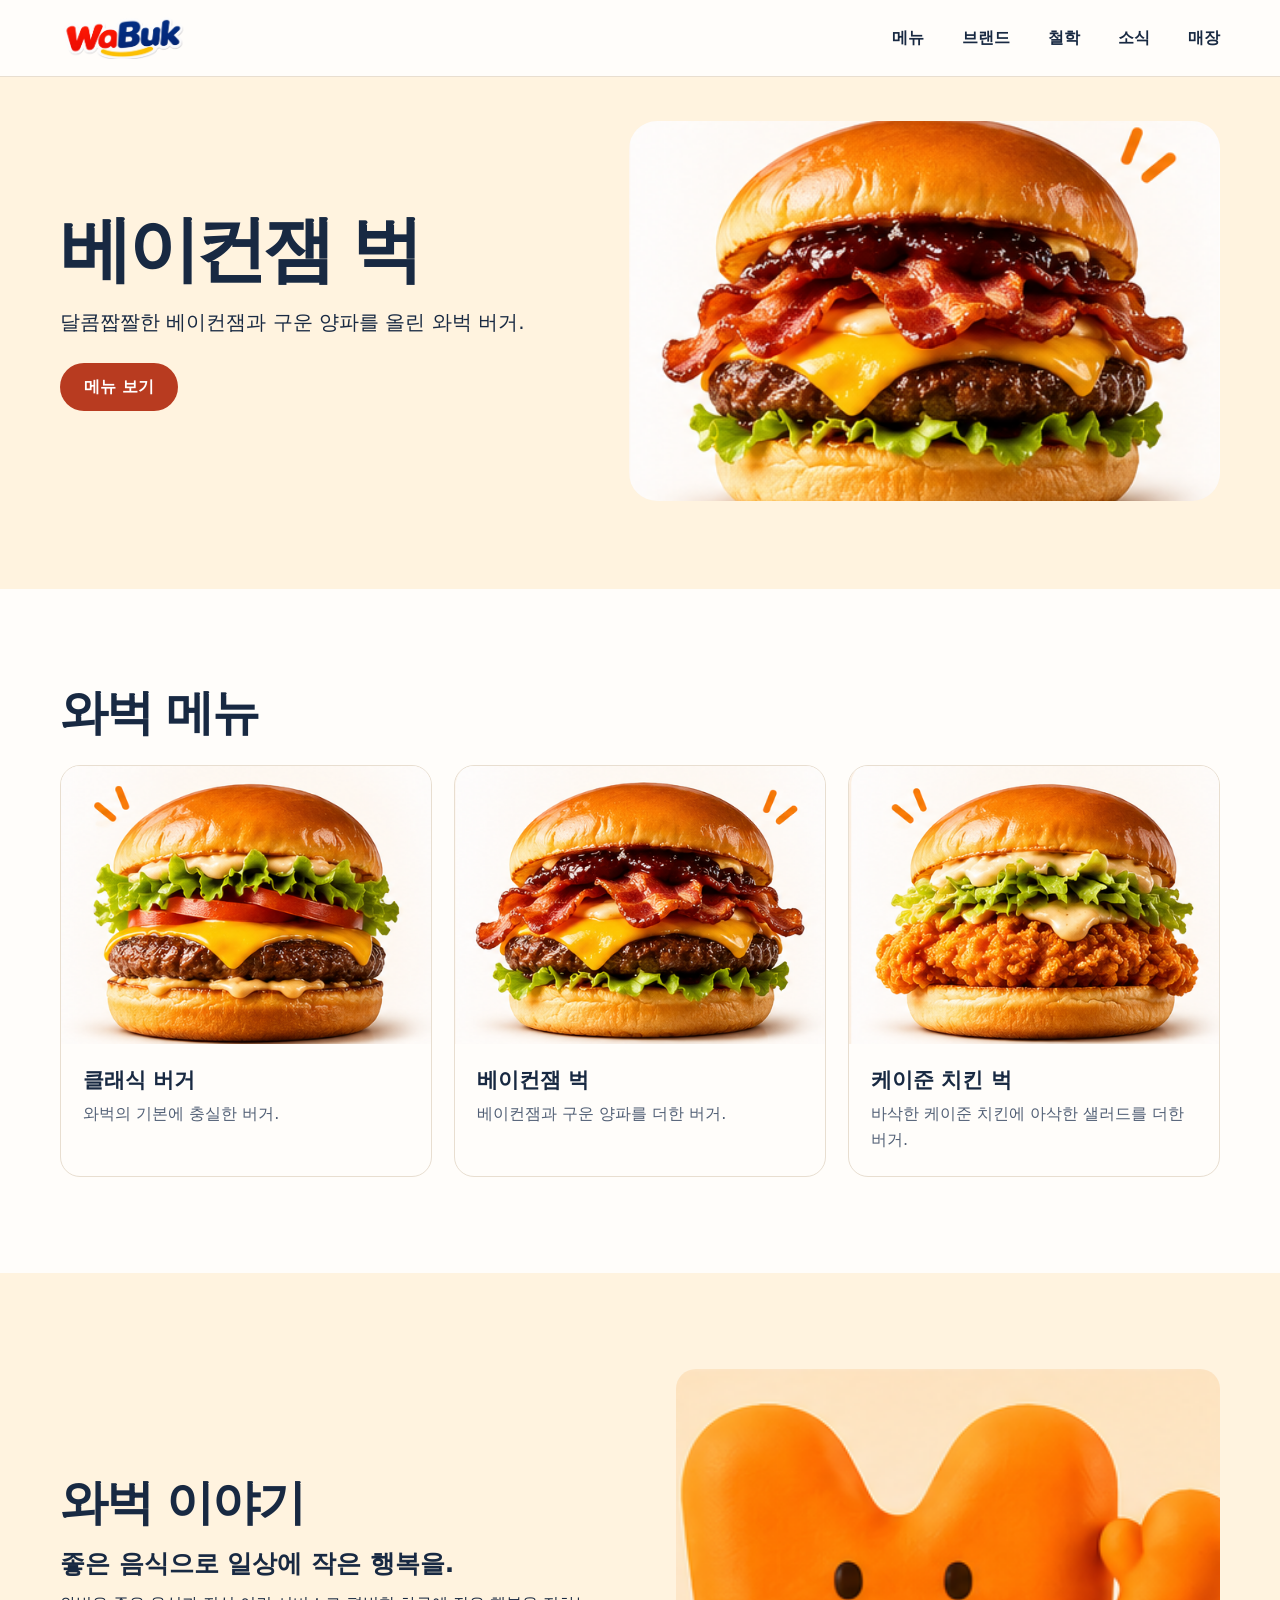
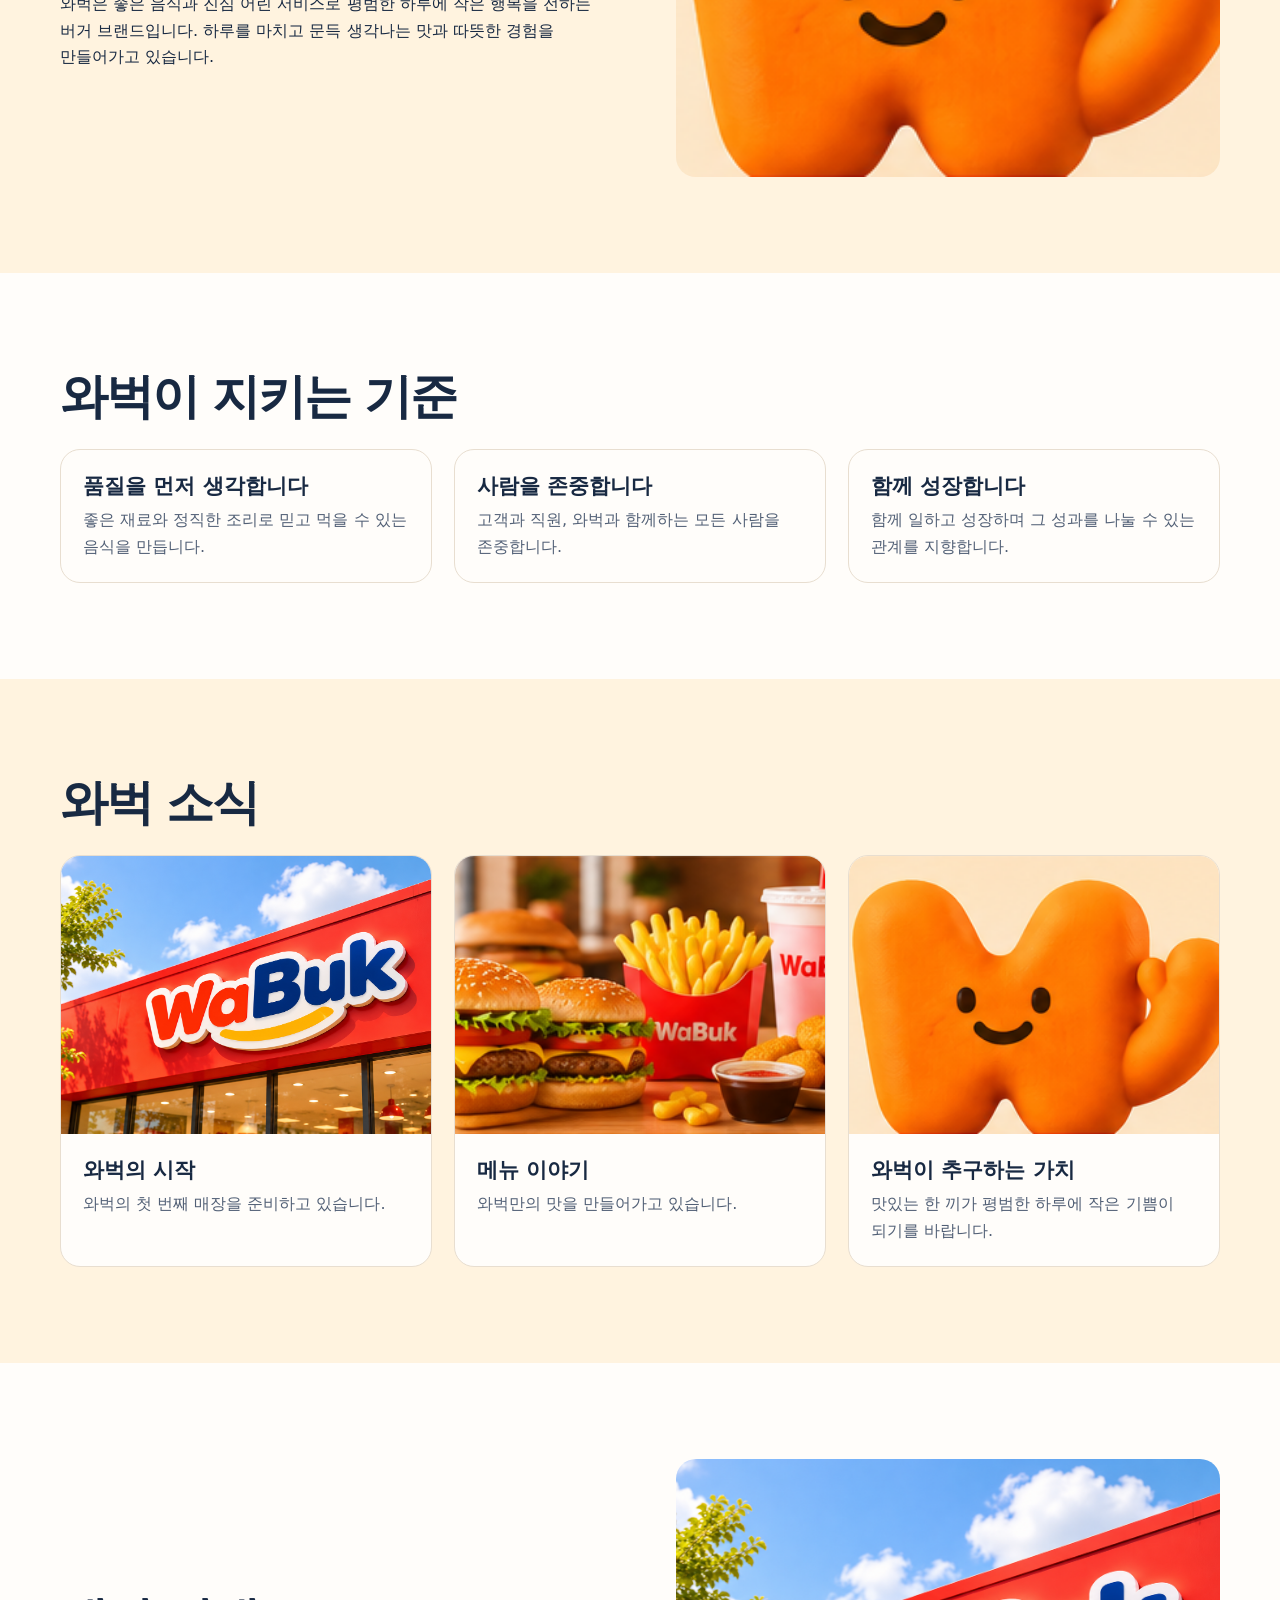
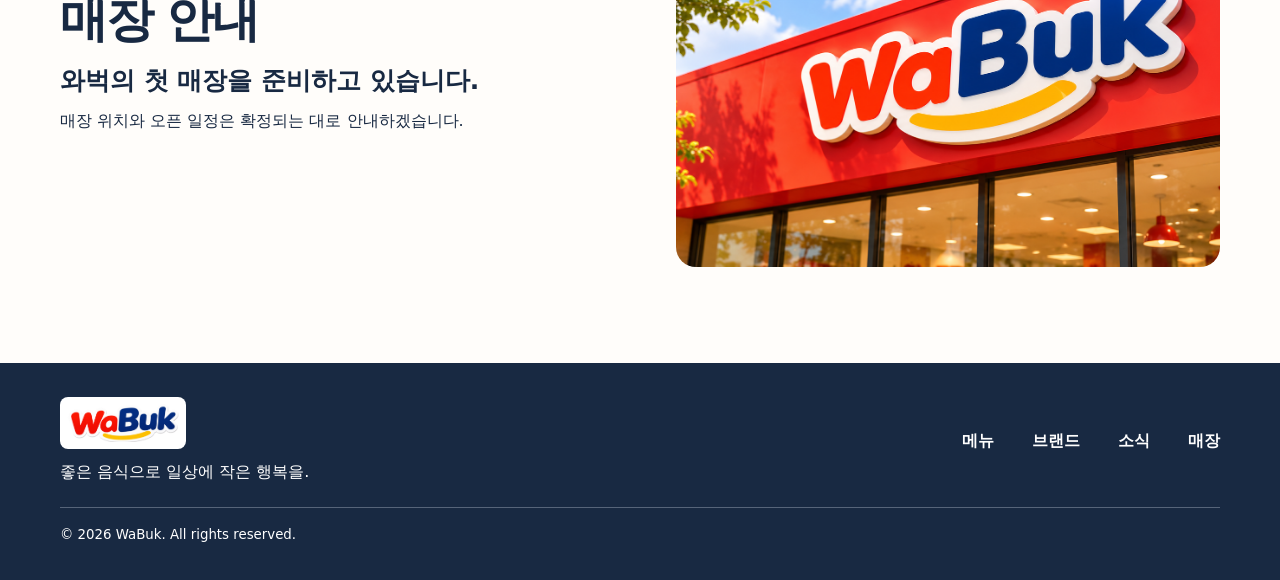
==== index.html @ 3a5054ea "Update index.html" ====
<!DOCTYPE html>
<html lang="ko">
<head>
  <meta charset="UTF-8">
  <meta name="viewport" content="width=device-width, initial-scale=1">
  <meta name="description" content="좋은 음식으로 일상에 작은 행복을 전하는 버거 브랜드 WaBuk.">
  <title>WaBuk | 공식 홈페이지</title>
  <link rel="stylesheet" href="css/style.css">
</head>
<body>
  <header class="site-header">
    <div class="container header-inner">
      <a class="logo" href="#home" aria-label="WaBuk 홈">
        <img src="wabuk-logo.png" alt="WaBuk">
      </a>

      <button class="nav-toggle" type="button" aria-expanded="false"
              aria-controls="main-nav" hidden>
        메뉴
      </button>

      <nav class="site-nav" id="main-nav" aria-label="주 메뉴">
        <a href="#menu">메뉴</a>
        <a href="#brand">브랜드</a>
        <a href="#philosophy">철학</a>
        <a href="#news">소식</a>
        <a href="#store">매장</a>
      </nav>
    </div>
  </header>

  <main id="home">
    <!-- 메인 배너: 각 article 안에서 사진, 문구, 버튼을 바꿀 수 있습니다. -->
    <section class="hero" aria-label="메인 배너">
      <article class="hero-slide hero-slide--burger">
        <div class="container hero-inner">
          <div class="hero-copy">
            <h1>베이컨잼 벅</h1>
            <p>달콤짭짤한 베이컨잼과 구운 양파를 올린 와벅 버거.</p>
            <a class="button" href="#menu">메뉴 보기</a>
          </div>
          <img class="hero-image" src="wabuk-bacon-jam-burger.png" alt="베이컨잼 벅">
        </div>
      </article>

      <article class="hero-slide hero-slide--store" hidden>
        <div class="container hero-inner">
          <div class="hero-copy">
            <h2>와벅 오픈 준비 중</h2>
            <p>좋은 음식으로 일상에 작은 행복을.</p>
            <a class="button" href="#store">매장 소식 보기</a>
          </div>
          <img class="hero-image" src="wabuk-store-sign.png" alt="와벅 매장 외관 이미지">
        </div>
      </article>

      <div class="hero-controls" hidden>
        <button type="button" data-direction="-1" aria-label="이전 배너">←</button>
        <span class="hero-count" aria-live="polite">1 / 2</span>
        <button type="button" data-direction="1" aria-label="다음 배너">→</button>
      </div>
    </section>

    <section class="section" id="menu">
      <div class="container">
        <h2 class="section-title">와벅 메뉴</h2>

        <div class="card-grid">
          <article class="card">
            <img src="wabuk-classic-burger.png" alt="클래식 버거" loading="lazy">
            <div class="card-body">
              <h3>클래식 버거</h3>
              <p>와벅의 기본에 충실한 버거.</p>
            </div>
          </article>

          <article class="card">
            <img src="wabuk-bacon-jam-burger.png" alt="베이컨잼 벅" loading="lazy">
            <div class="card-body">
              <h3>베이컨잼 벅</h3>
              <p>베이컨잼과 구운 양파를 더한 버거.</p>
            </div>
          </article>

          <article class="card">
            <img src="wabuk-cajun-chicken-burger.png" alt="케이준 치킨 벅" loading="lazy">
            <div class="card-body">
              <h3>케이준 치킨 벅</h3>
              <p>바삭한 케이준 치킨에 아삭한 샐러드를 더한 버거.</p>
            </div>
          </article>
        </div>
      </div>
    </section>

    <section class="section section--cream" id="brand">
      <div class="container split">
        <div>
          <h2 class="section-title">와벅 이야기</h2>
          <p class="lead">좋은 음식으로 일상에 작은 행복을.</p>
          <p>
            와벅은 좋은 음식과 진심 어린 서비스로 평범한 하루에 작은 행복을 전하는
            버거 브랜드입니다. 하루를 마치고 문득 생각나는 맛과 따뜻한 경험을
            만들어가고 있습니다.
          </p>
        </div>
        <img class="split-image" src="wabuk-brand-story.png" alt="와벅 브랜드 이미지"
             loading="lazy">
      </div>
    </section>

    <section class="section" id="philosophy">
      <div class="container">
        <h2 class="section-title">와벅이 지키는 기준</h2>

        <div class="card-grid">
          <article class="value">
            <h3>품질을 먼저 생각합니다</h3>
            <p>좋은 재료와 정직한 조리로 믿고 먹을 수 있는 음식을 만듭니다.</p>
          </article>

          <article class="value">
            <h3>사람을 존중합니다</h3>
            <p>고객과 직원, 와벅과 함께하는 모든 사람을 존중합니다.</p>
          </article>

          <article class="value">
            <h3>함께 성장합니다</h3>
            <p>함께 일하고 성장하며 그 성과를 나눌 수 있는 관계를 지향합니다.</p>
          </article>
        </div>
      </div>
    </section>

    <section class="section section--cream" id="news">
      <div class="container">
        <h2 class="section-title">와벅 소식</h2>

        <div class="card-grid">
          <article class="card">
            <img src="wabuk-store-sign.png" alt="와벅 간판과 매장 외관" loading="lazy">
            <div class="card-body">
              <h3>와벅의 시작</h3>
              <p>와벅의 첫 번째 매장을 준비하고 있습니다.</p>
            </div>
          </article>

          <article class="card">
            <img src="wabuk-news-menu.png" alt="와벅 메뉴 이미지" loading="lazy">
            <div class="card-body">
              <h3>메뉴 이야기</h3>
              <p>와벅만의 맛을 만들어가고 있습니다.</p>
            </div>
          </article>

          <article class="card">
            <img src="wabuk-brand-story.png" alt="와벅 브랜드 이미지" loading="lazy">
            <div class="card-body">
              <h3>와벅이 추구하는 가치</h3>
              <p>맛있는 한 끼가 평범한 하루에 작은 기쁨이 되기를 바랍니다.</p>
            </div>
          </article>
        </div>
      </div>
    </section>

    <section class="section" id="store">
      <div class="container split">
        <div>
          <h2 class="section-title">매장 안내</h2>
          <p class="lead">와벅의 첫 매장을 준비하고 있습니다.</p>
          <p>매장 위치와 오픈 일정은 확정되는 대로 안내하겠습니다.</p>
        </div>
        <img class="split-image" src="wabuk-store-sign.png"
             alt="와벅 매장 외관 콘셉트 이미지" loading="lazy">
      </div>
    </section>
  </main>

  <footer class="site-footer">
    <div class="container footer-inner">
      <div>
        <img class="footer-logo" src="wabuk-logo.png" alt="WaBuk" loading="lazy">
        <p>좋은 음식으로 일상에 작은 행복을.</p>
      </div>

      <nav class="footer-nav" aria-label="하단 메뉴">
        <a href="#menu">메뉴</a>
        <a href="#brand">브랜드</a>
        <a href="#news">소식</a>
        <a href="#store">매장</a>
      </nav>

      <small>© 2026 WaBuk. All rights reserved.</small>
    </div>
  </footer>

 <script src="script.js"></script>
</body>
</html>
---- css/style.css ----
:root {
  --navy: #182942;
  --cream: #fff3df;
  --paper: #fffdfa;
  --orange: #b83b20;
  --orange-hover: #9f2f18;
  --muted: #526076;
  --line: #e8ded0;
  --width: 1160px;
  --radius: 20px;
}

* {
  box-sizing: border-box;
}

[hidden] {
  display: none !important;
}

html {
  scroll-padding-top: 100px;
}

body {
  margin: 0;
  background: var(--paper);
  color: var(--navy);
  font-family: system-ui, "Apple SD Gothic Neo", "Malgun Gothic", sans-serif;
  line-height: 1.65;
}

h1,
h2,
h3,
p {
  margin: 0;
}

h1,
h2,
h3,
p {
  word-break: keep-all;
  overflow-wrap: anywhere;
}

img {
  display: block;
  max-width: 100%;
}

a {
  color: inherit;
  text-decoration: none;
}

button {
  color: inherit;
  font: inherit;
  cursor: pointer;
}

:focus-visible {
  outline: 3px solid currentColor;
  outline-offset: 4px;
}

.container {
  width: min(calc(100% - 48px), var(--width));
  margin-inline: auto;
}

/* 상단 메뉴 */
.site-header {
  position: sticky;
  top: 0;
  z-index: 10;
  background: var(--paper);
  border-bottom: 1px solid var(--line);
}

.header-inner {
  min-height: 76px;
  display: flex;
  align-items: center;
  justify-content: space-between;
  gap: 24px;
}

.logo img,
.footer-logo {
  width: 126px;
  height: 52px;
  object-fit: contain;
}

.site-nav,
.footer-nav {
  display: flex;
  flex-wrap: wrap;
  align-items: center;
  gap: clamp(16px, 3vw, 38px);
  font-weight: 700;
}

.site-nav a {
  padding-block: 10px;
}

.site-nav a:hover {
  color: var(--orange);
}

.nav-toggle {
  display: none;
}

/* 메인 배너 */
.hero {
  position: relative;
  touch-action: pan-y pinch-zoom;
}

.hero-slide--burger {
  background: var(--cream);
}

.hero-slide--store {
  background: #e9eff7;
}

.hero-inner {
  min-height: 510px;
  display: grid;
  grid-template-columns: minmax(0, 1fr) minmax(0, 1.2fr);
  align-items: center;
  gap: clamp(24px, 6vw, 76px);
  padding-block: 44px 88px;
}

.hero-copy h1,
.hero-copy h2 {
  font-size: clamp(38px, 5.8vw, 72px);
  font-weight: 850;
  line-height: 1.08;
  letter-spacing: -0.06em;
}

.hero-copy p {
  margin-top: 18px;
  font-size: clamp(16px, 2vw, 20px);
}

.hero-image {
  width: 100%;
  height: clamp(275px, 34vw, 380px);
  object-fit: cover;
  border-radius: 28px;
}

.button {
  display: inline-flex;
  align-items: center;
  justify-content: center;
  min-height: 48px;
  margin-top: 24px;
  padding: 10px 24px;
  border-radius: 999px;
  background: var(--orange);
  color: white;
  font-weight: 750;
}

.button:hover {
  background: var(--orange-hover);
}

.button:focus-visible {
  outline-color: var(--navy);
}

.hero-controls {
  position: absolute;
  left: 50%;
  bottom: 18px;
  transform: translateX(-50%);
  display: flex;
  align-items: center;
  gap: 12px;
}

.hero-controls button {
  display: grid;
  place-items: center;
  width: 44px;
  height: 44px;
  padding: 0;
  border: 1px solid var(--navy);
  border-radius: 50%;
  background: var(--paper);
  font-size: 22px;
  line-height: 1;
}

.hero-controls button:hover {
  color: white;
  background: var(--navy);
}

.hero-controls button:focus-visible {
  outline-color: var(--navy);
}

.hero-count {
  min-width: 44px;
  text-align: center;
  font-size: 14px;
  font-weight: 700;
  white-space: nowrap;
}

/* 메뉴, 브랜드, 소식, 매장 */
.section {
  padding-block: clamp(52px, 8vw, 96px);
}

.section--cream {
  background: var(--cream);
}

.section-title {
  margin-bottom: 25px;
  font-size: clamp(30px, 4.4vw, 48px);
  line-height: 1.15;
  letter-spacing: -0.045em;
}

.card-grid {
  display: grid;
  grid-template-columns: repeat(3, minmax(0, 1fr));
  gap: 22px;
}

.card,
.value {
  border: 1px solid var(--line);
  border-radius: var(--radius);
  background: var(--paper);
}

.card {
  overflow: hidden;
}

.card img {
  width: 100%;
  aspect-ratio: 4 / 3;
  object-fit: cover;
  background: var(--cream);
}

.card-body,
.value {
  padding: 22px;
}

.card h3,
.value h3 {
  margin-bottom: 7px;
  font-size: 21px;
  line-height: 1.35;
}

.card p,
.value p {
  color: var(--muted);
}

.split {
  display: grid;
  grid-template-columns: repeat(2, minmax(0, 1fr));
  align-items: center;
  gap: clamp(25px, 6vw, 72px);
}

.split .section-title {
  margin-bottom: 16px;
}

.lead {
  margin-bottom: 10px;
  font-size: clamp(19px, 2.4vw, 25px);
  font-weight: 750;
  line-height: 1.4;
}

.split-image {
  width: 100%;
  aspect-ratio: 4 / 3;
  object-fit: cover;
  border-radius: var(--radius);
}

/* 푸터 */
.site-footer {
  padding-block: 34px;
  background: var(--navy);
  color: white;
}

.footer-inner {
  display: grid;
  grid-template-columns: 1fr auto;
  align-items: center;
  gap: 22px;
}

.footer-logo {
  margin-bottom: 10px;
  padding: 5px;
  border-radius: 8px;
  background: white;
}

.footer-inner small {
  grid-column: 1 / -1;
  padding-top: 16px;
  border-top: 1px solid #566479;
}

.footer-nav a:hover {
  text-decoration: underline;
}

/* 모바일 */
@media (max-width: 720px) {
  html {
    scroll-padding-top: 80px;
  }

  .container {
    width: calc(100% - 36px);
  }

  .header-inner {
    min-height: 64px;
    flex-wrap: wrap;
    gap: 0 16px;
  }

  .logo img {
    width: 104px;
    height: 46px;
  }

  .nav-toggle:not([hidden]) {
    display: inline-flex;
    align-items: center;
    min-height: 44px;
    padding-inline: 14px;
    border: 1px solid var(--line);
    border-radius: 8px;
    background: var(--paper);
    font-weight: 700;
  }

  .site-nav {
    flex-basis: 100%;
    gap: 4px 16px;
    padding-bottom: 10px;
  }

  .nav-toggle:not([hidden]) + .site-nav:not(.is-open) {
    display: none;
  }

  .hero-inner {
    min-height: 0;
    grid-template-columns: 1fr;
    gap: 20px;
    padding-block: 20px 82px;
    text-align: center;
  }

  .hero-image {
    grid-row: 1;
    height: clamp(180px, 54vw, 300px);
    border-radius: var(--radius);
  }

  .hero-copy p {
    margin-top: 12px;
  }

  .button {
    margin-top: 16px;
  }

  .card-grid,
  .split,
  .footer-inner {
    grid-template-columns: 1fr;
  }

  .card-grid {
    gap: 16px;
  }

  .footer-nav {
    gap: 10px 22px;
  }
}
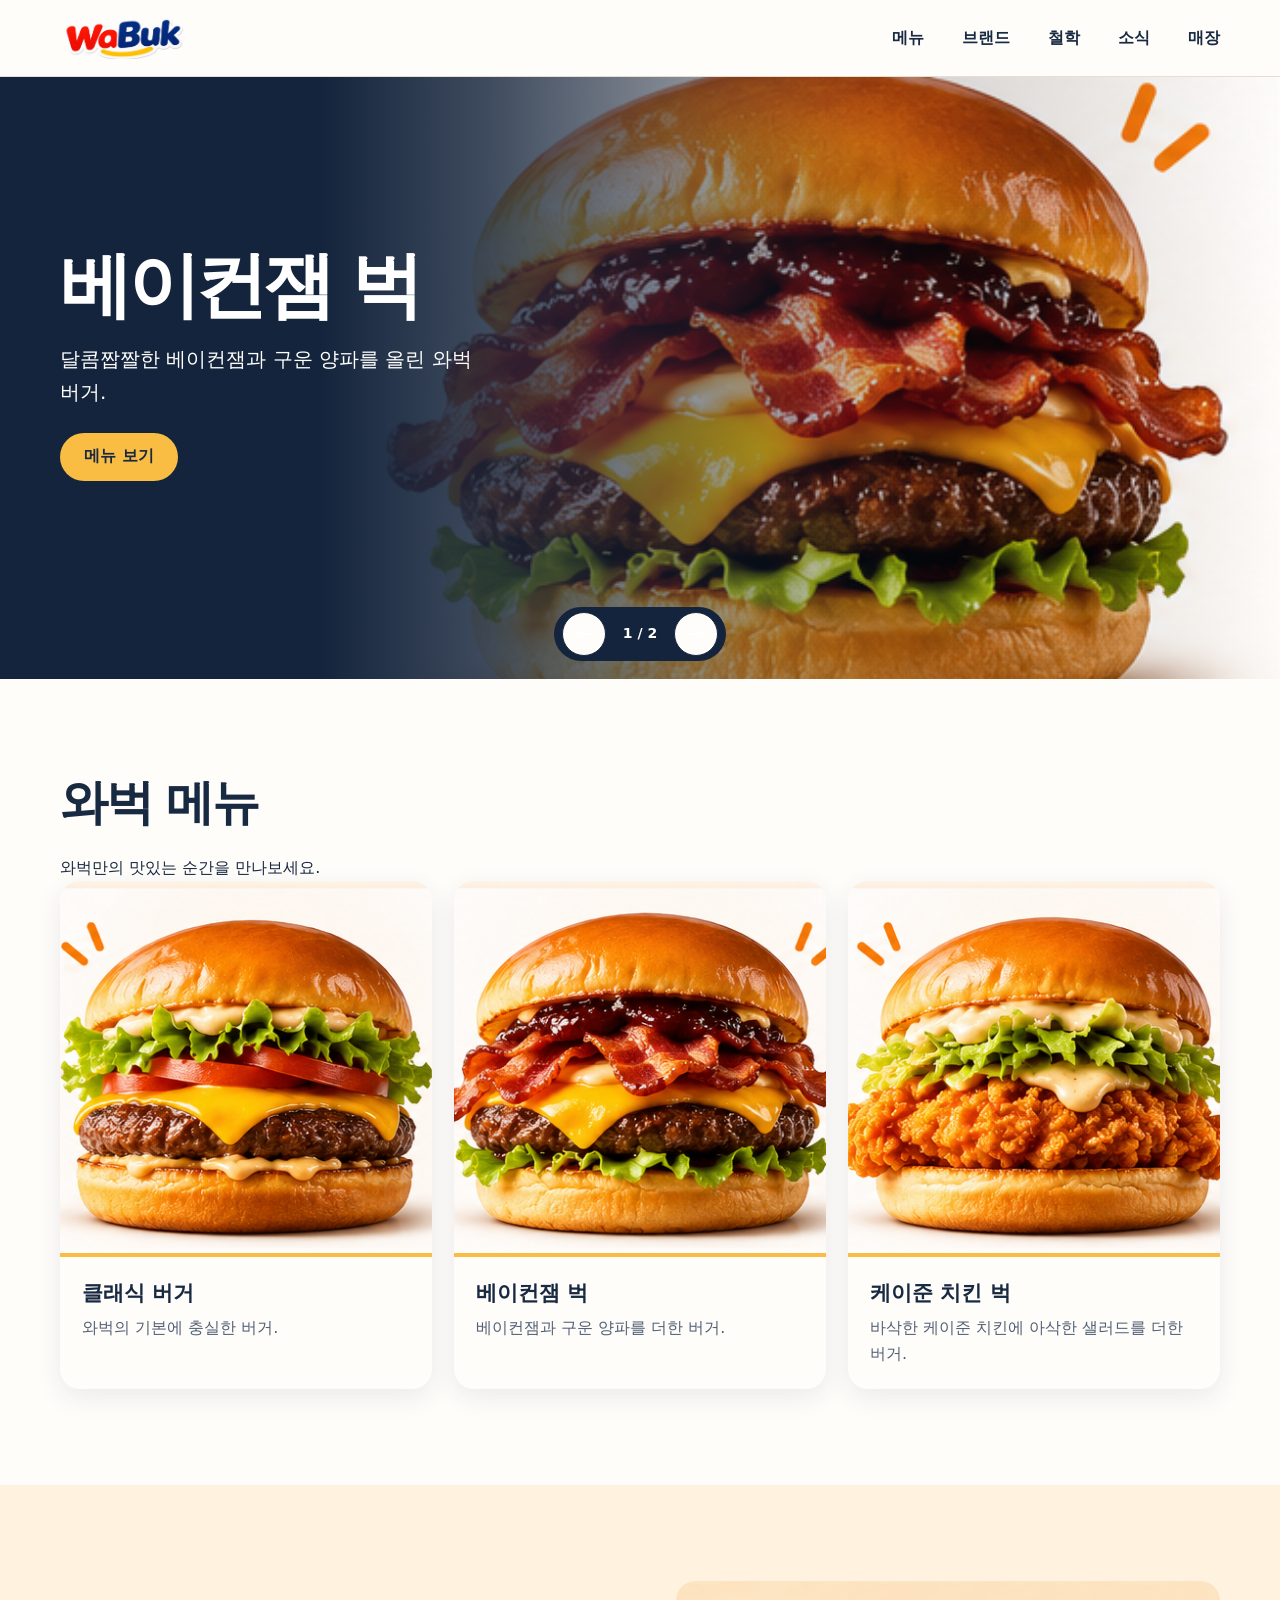
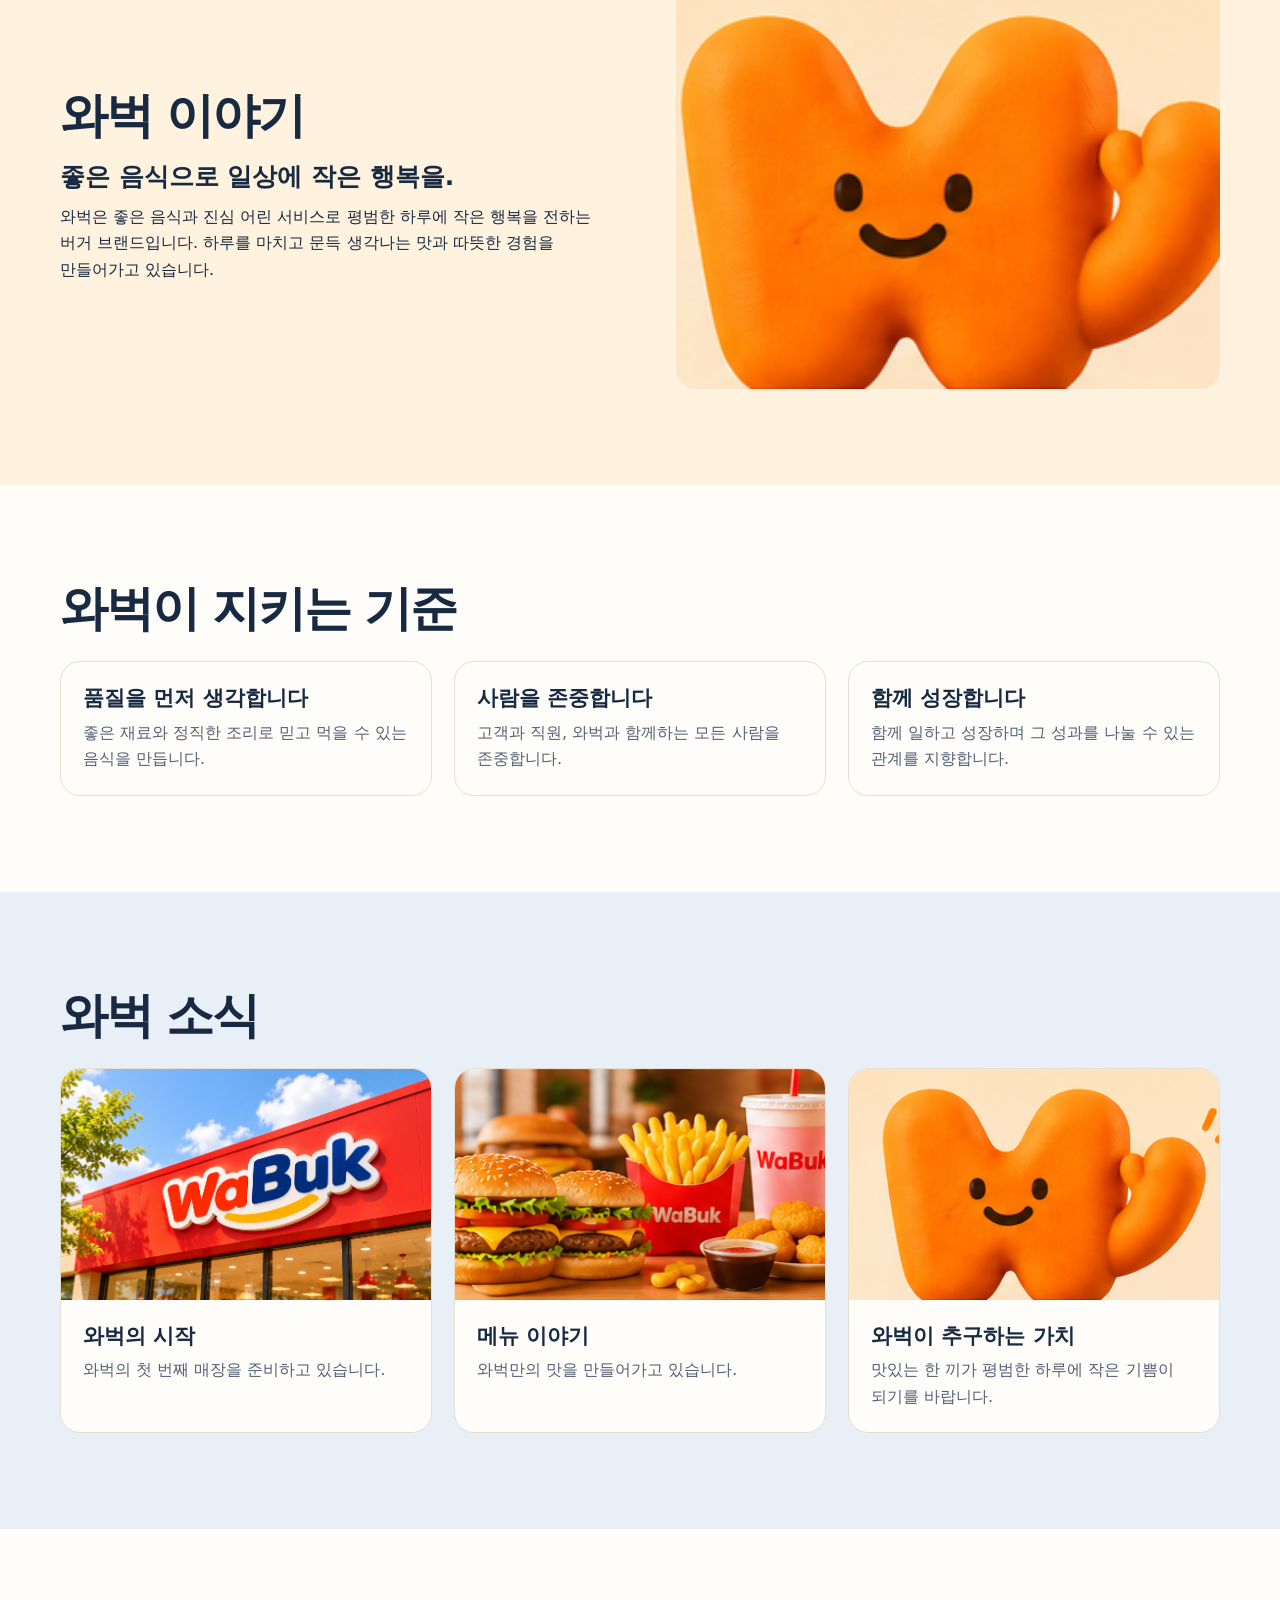
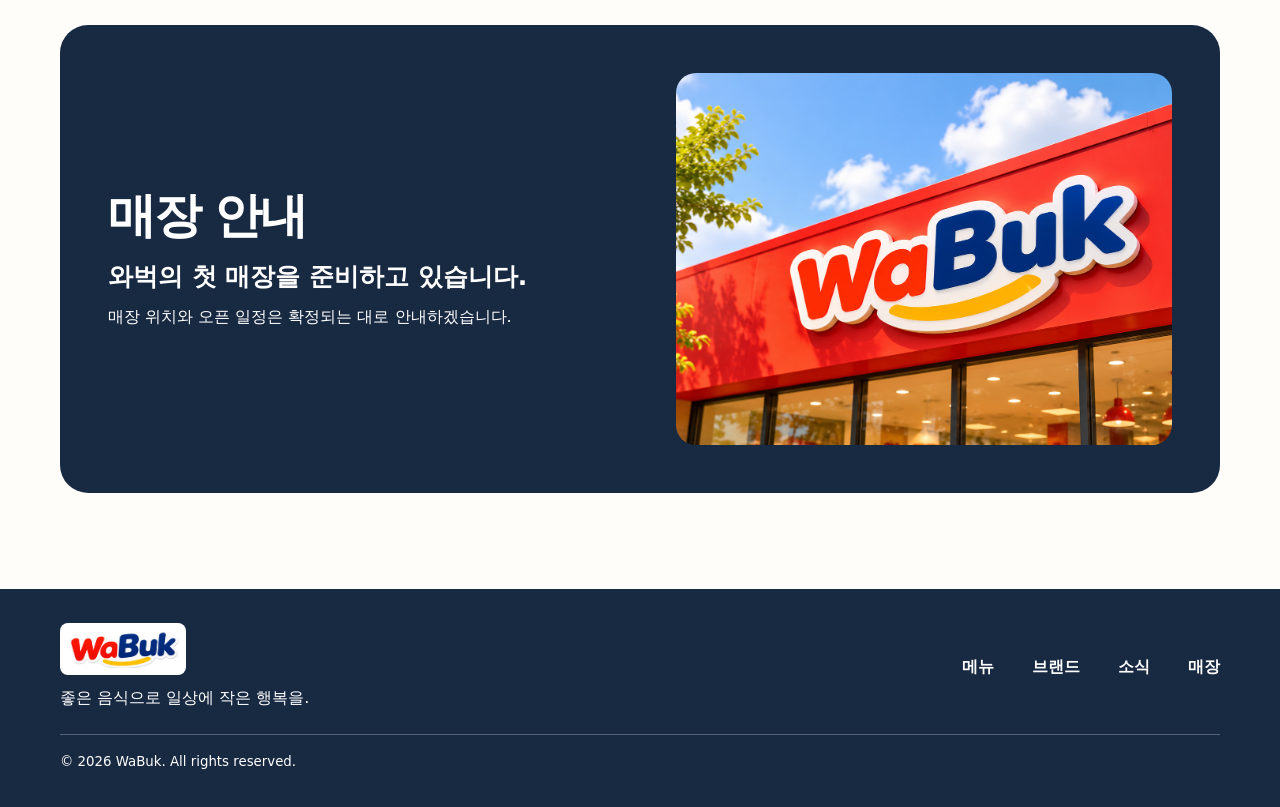
==== commit 3c1ff352: "Update index.html" ====
--- a/index.html
+++ b/index.html
@@ -64,7 +64,7 @@
     <section class="section" id="menu">
       <div class="container">
         <h2 class="section-title">와벅 메뉴</h2>
-
+<p class="menu-intro">와벅만의 맛있는 순간을 만나보세요.</p>
         <div class="card-grid">
           <article class="card">
             <img src="wabuk-classic-burger.png" alt="클래식 버거" loading="lazy">
--- a/css/style.css
+++ b/css/style.css
@@ -411,3 +411,139 @@
     gap: 10px 22px;
   }
 }
+/* 메인 배너를 큰 광고 이미지처럼 표시 */
+.hero-slide {
+  position: relative;
+  isolation: isolate;
+  overflow: hidden;
+  color: #fff;
+}
+
+.hero-slide .hero-inner {
+  min-height: clamp(490px, 47vw, 680px);
+  display: flex;
+  align-items: center;
+  padding-block: 72px 100px;
+}
+
+.hero-slide .hero-image {
+  position: absolute;
+  inset: 0 0 0 auto;
+  z-index: -2;
+  width: 74%;
+  height: 100%;
+  border-radius: 0;
+  object-fit: cover;
+  object-position: center;
+}
+
+.hero-slide::after {
+  content: "";
+  position: absolute;
+  inset: 0;
+  z-index: -1;
+  background: linear-gradient(
+    90deg,
+    #14243c 0%,
+    #14243c 25%,
+    rgb(20 36 60 / 82%) 38%,
+    rgb(20 36 60 / 18%) 70%,
+    transparent 100%
+  );
+}
+
+.hero-slide--store .hero-image {
+  width: 100%;
+}
+
+.hero-slide--store::after {
+  background: linear-gradient(
+    90deg,
+    rgb(14 25 43 / 94%) 0%,
+    rgb(14 25 43 / 82%) 32%,
+    rgb(14 25 43 / 20%) 74%
+  );
+}
+
+.hero-copy {
+  max-width: 460px;
+}
+
+.hero-copy .button {
+  background: #f9bd43;
+  color: #182942;
+}
+
+.hero-copy .button:hover {
+  background: #ffcf69;
+}
+
+.hero-copy .button:focus-visible,
+.hero-controls button:focus-visible {
+  outline-color: #fff;
+}
+
+.hero-controls {
+  padding: 5px 8px;
+  border-radius: 999px;
+  background: #14243c;
+  color: #fff;
+}
+
+/* 메뉴는 버거 사진을 크게, 소식은 가로형 사진으로 */
+#menu .card {
+  border: 0;
+  box-shadow: 0 8px 26px rgb(24 41 66 / 9%);
+}
+
+#menu .card img {
+  aspect-ratio: 1 / 1;
+}
+
+#menu .card-body {
+  border-top: 4px solid #f9bd43;
+}
+
+#news {
+  background: #e9eff7;
+}
+
+#news .card img {
+  aspect-ratio: 16 / 10;
+}
+
+#store .split {
+  padding: clamp(22px, 4vw, 48px);
+  border-radius: 28px;
+  background: #182942;
+  color: #fff;
+}
+
+@media (max-width: 720px) {
+  .hero-slide .hero-inner {
+    min-height: 520px;
+    align-items: flex-end;
+    justify-content: center;
+    padding-block: 210px 90px;
+  }
+
+  .hero-slide .hero-image {
+    inset: 0;
+    width: 100%;
+    height: 72%;
+  }
+
+  .hero-slide::after,
+  .hero-slide--store::after {
+    background: linear-gradient(
+      180deg,
+      transparent 18%,
+      rgb(20 36 60 / 68%) 49%,
+      #14243c 72%
+    );
+  }
+
+  #menu .card img {
+    aspect-ratio: 4 / 3;
+  }
+}
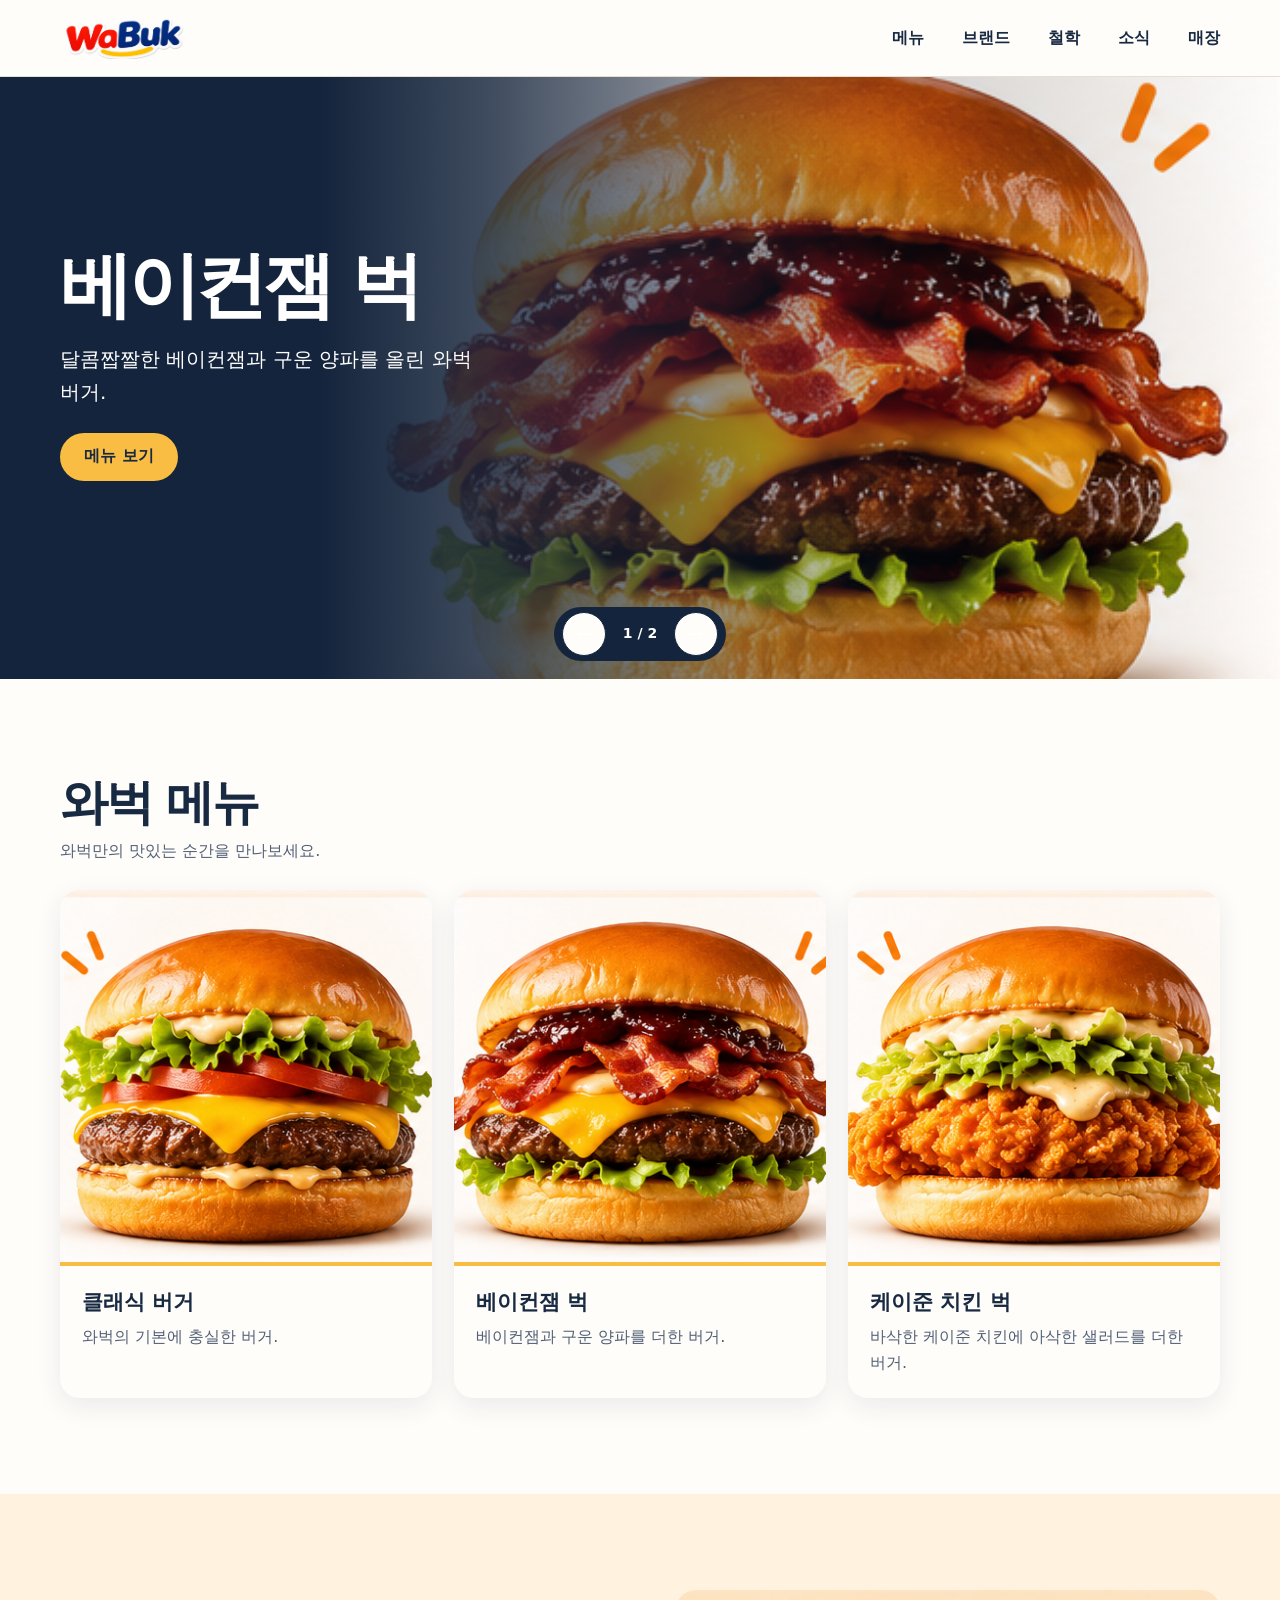
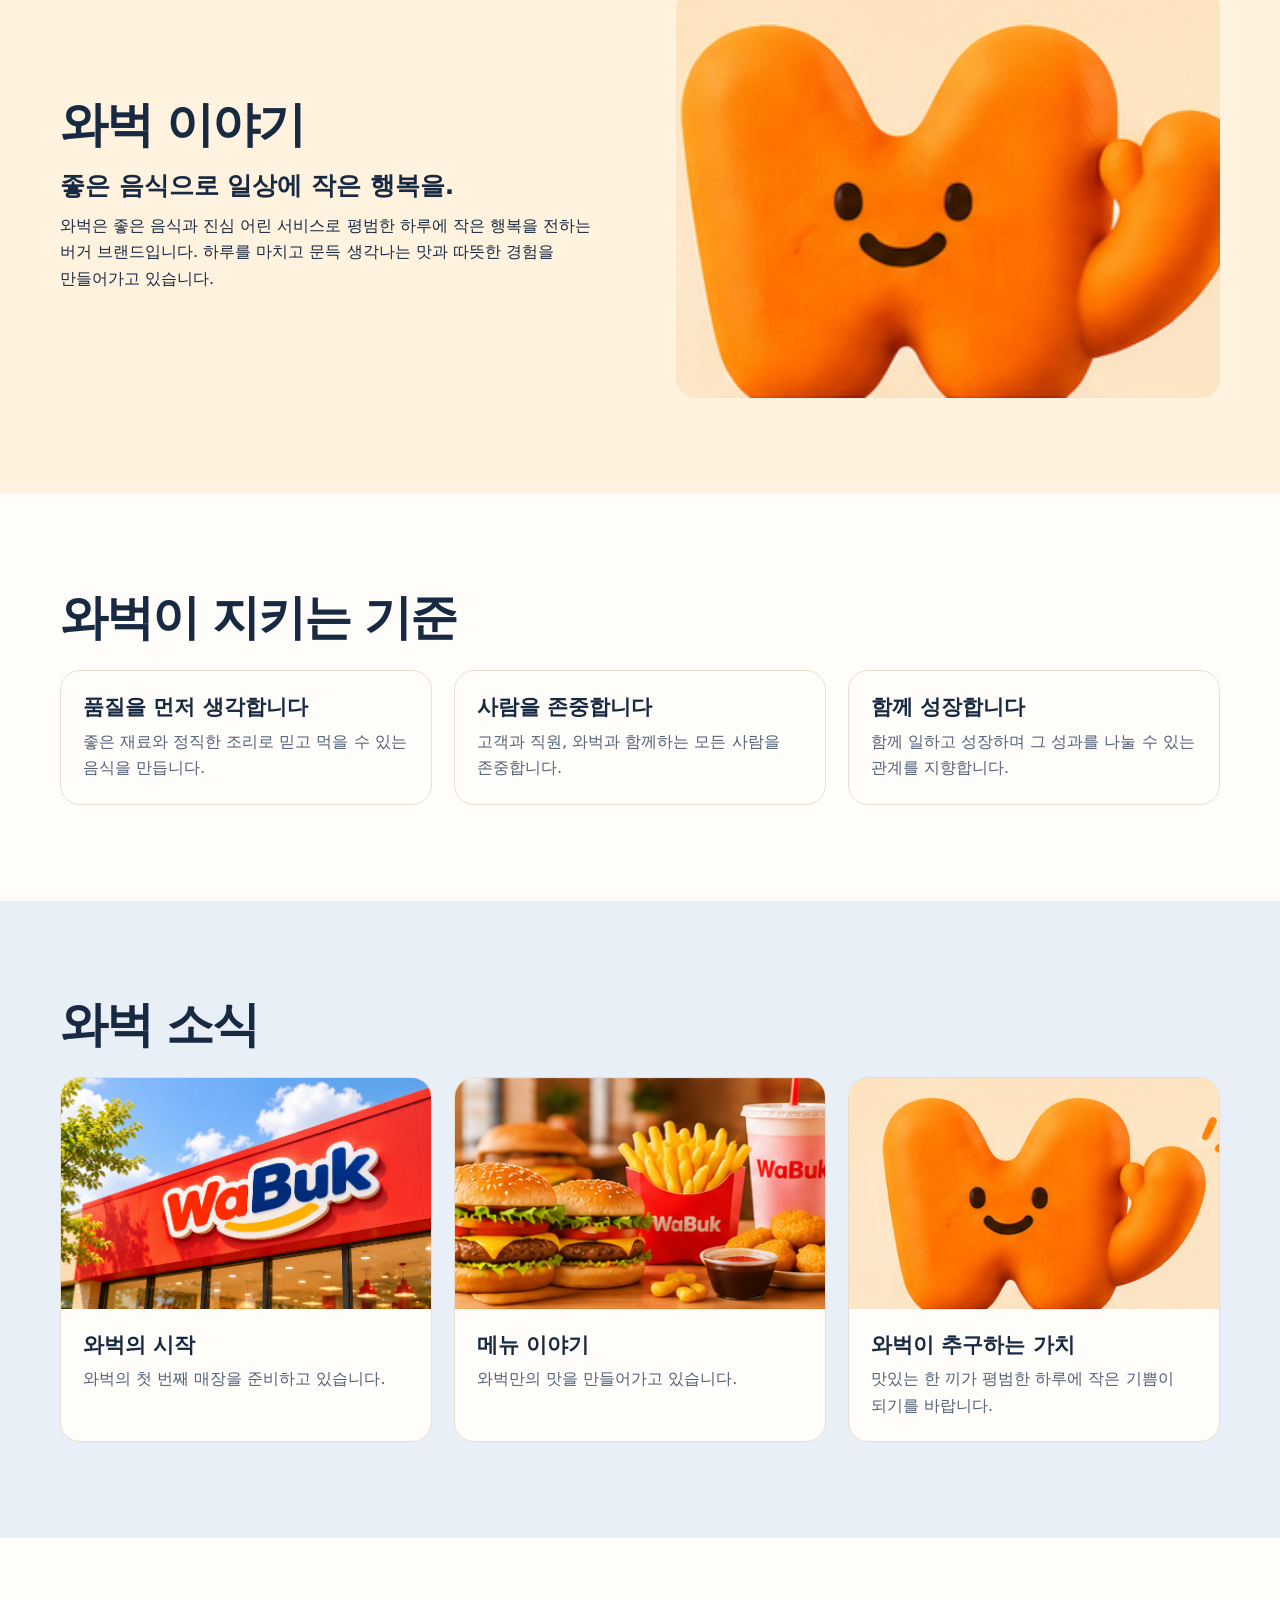
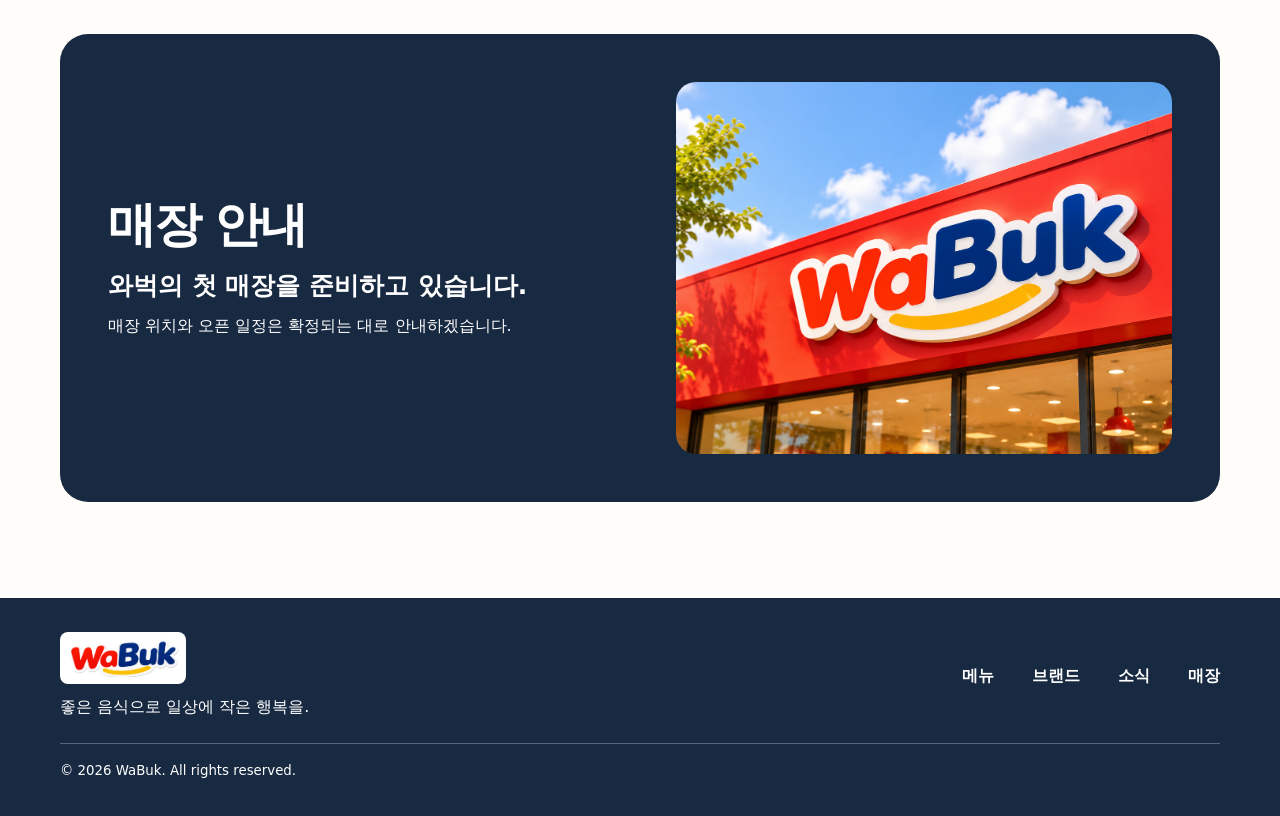
==== commit 325b0374: "Update index.html" ====
--- a/index.html
+++ b/index.html
@@ -22,9 +22,9 @@
       <nav class="site-nav" id="main-nav" aria-label="주 메뉴">
         <a href="#menu">메뉴</a>
         <a href="#brand">브랜드</a>
-        <a href="#philosophy">철학</a>
-        <a href="#news">소식</a>
-        <a href="#store">매장</a>
+        <a href="#philosophy" data-page="philosophy.html">철학</a>
+        <a href="#news" data-page="news.html">소식</a>
+        <a href="#store" data-page="store.html">매장</a>
       </nav>
     </div>
   </header>
--- a/css/style.css
+++ b/css/style.css
@@ -547,3 +547,12 @@
     aspect-ratio: 4 / 3;
   }
 }
+
+#menu .section-title {
+  margin-bottom: 8px;
+}
+
+.menu-intro {
+  margin-bottom: 26px;
+  color: var(--muted);
+}
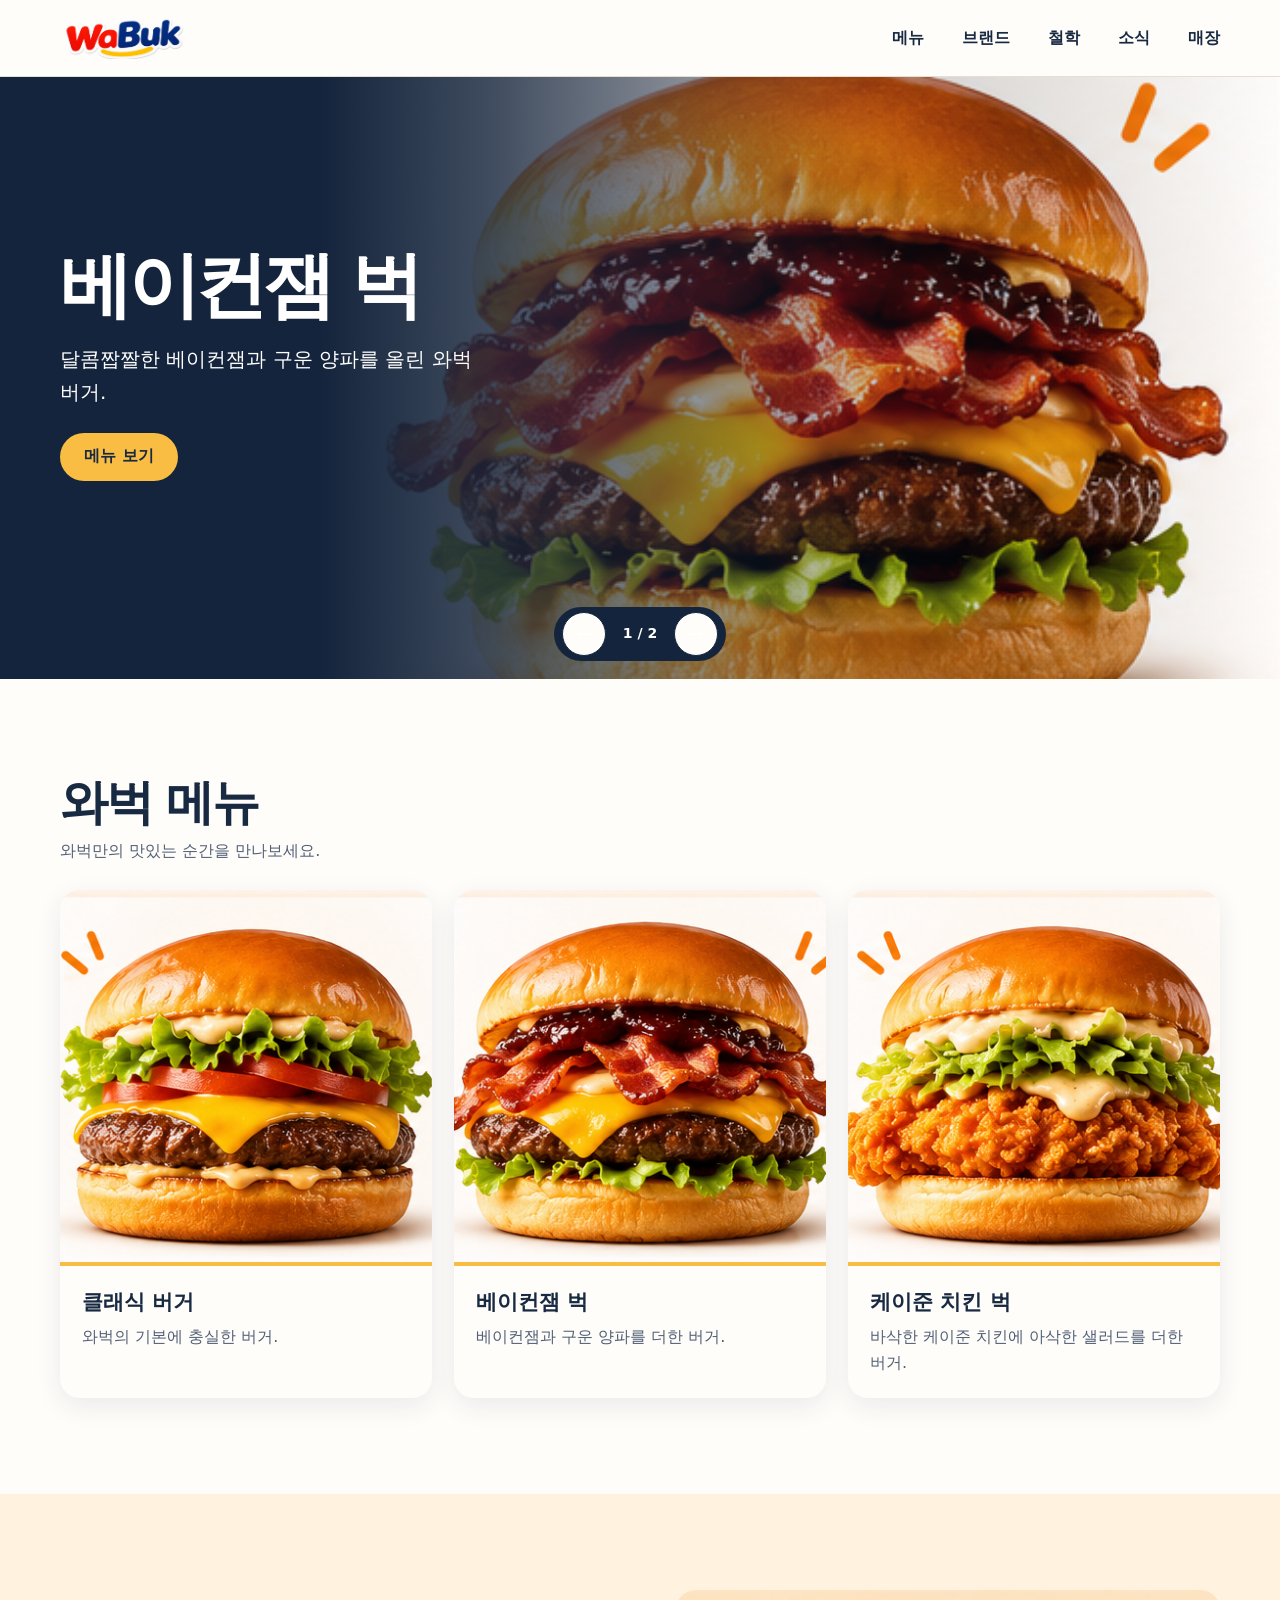
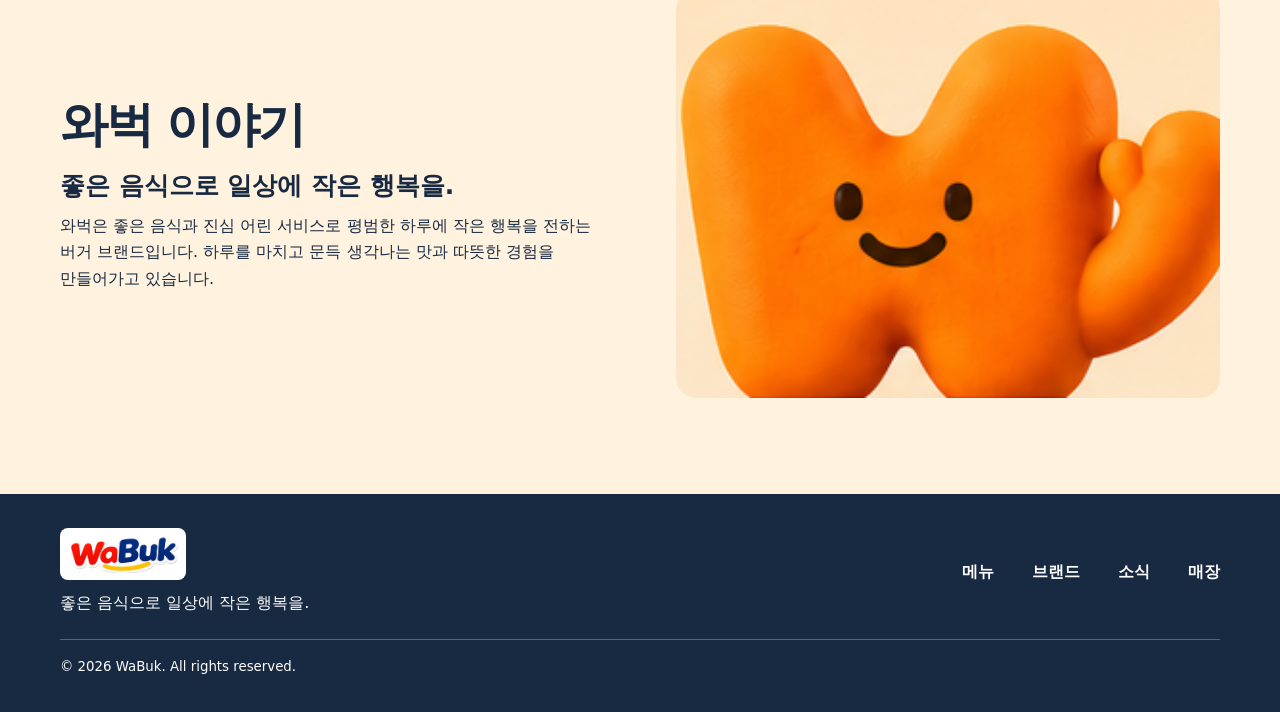
==== commit 16f83835: "Update index.html" ====
--- a/index.html
+++ b/index.html
@@ -21,7 +21,7 @@
 
       <nav class="site-nav" id="main-nav" aria-label="주 메뉴">
         <a href="#menu">메뉴</a>
-        <a href="#brand">브랜드</a>
+        <a href="#brand" data-page="brand.html">브랜드</a>
         <a href="#philosophy" data-page="philosophy.html">철학</a>
         <a href="#news" data-page="news.html">소식</a>
         <a href="#store" data-page="store.html">매장</a>
--- a/css/style.css
+++ b/css/style.css
@@ -556,3 +556,44 @@
   margin-bottom: 26px;
   color: var(--muted);
 }
+/* PC 홈에서는 철학, 소식, 매장을 각 페이지에서 보여줍니다. */
+@media (min-width: 721px) {
+  .has-desktop-pages #home > #philosophy,
+  .has-desktop-pages #home > #news,
+  .has-desktop-pages #home > #store {
+    display: none;
+  }
+}
+
+/* 개별 페이지 공통 제목 */
+.page-heading {
+  padding-block: clamp(44px, 7vw, 85px);
+  background: var(--cream);
+}
+
+.page-heading h1 {
+  margin-bottom: 12px;
+  font-size: clamp(38px, 6vw, 68px);
+  line-height: 1.1;
+  letter-spacing: -0.055em;
+}
+
+.page-heading p {
+  color: var(--muted);
+  font-size: 18px;
+}
+
+.site-nav [aria-current="page"] {
+  color: var(--orange);
+  text-decoration: underline;
+  text-underline-offset: 6px;
+}
+.store-preview {
+  margin: 0;
+}
+
+.store-preview figcaption {
+  margin-top: 8px;
+  color: var(--muted);
+  font-size: 14px;
+}
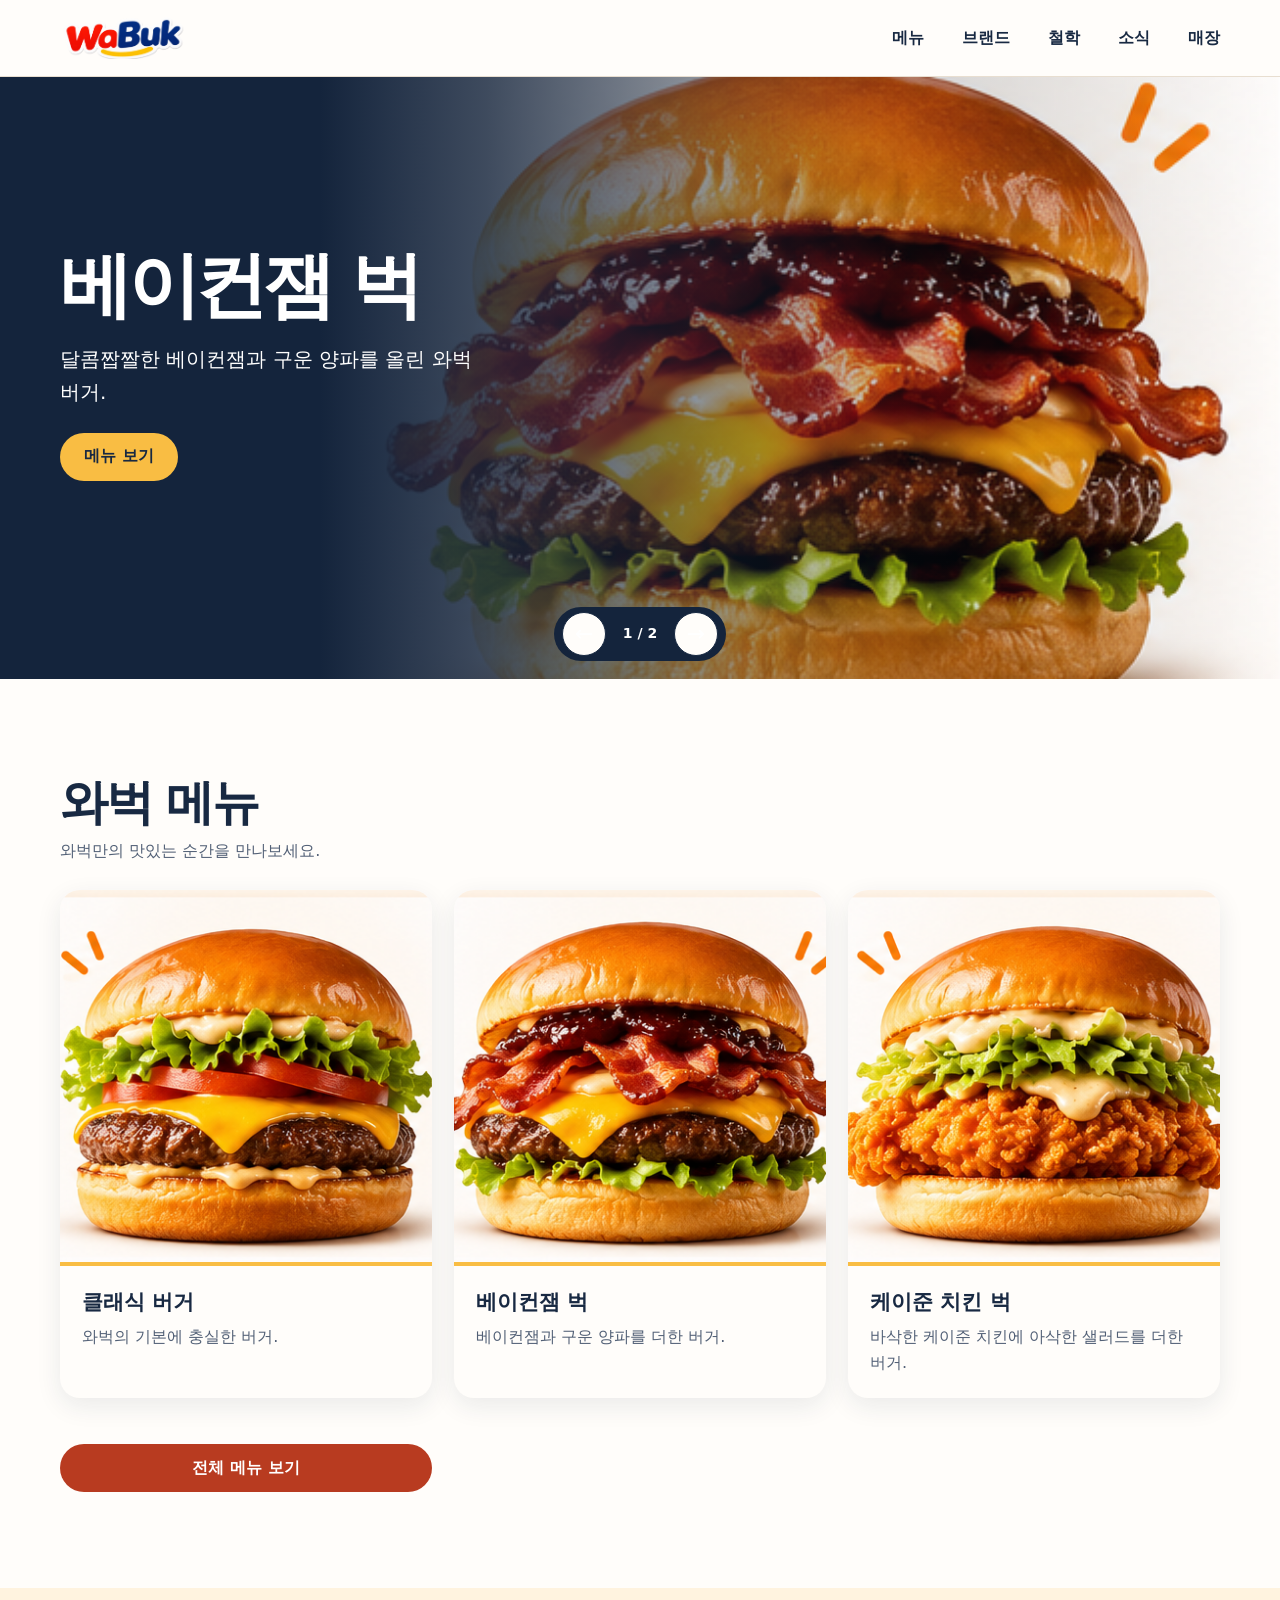
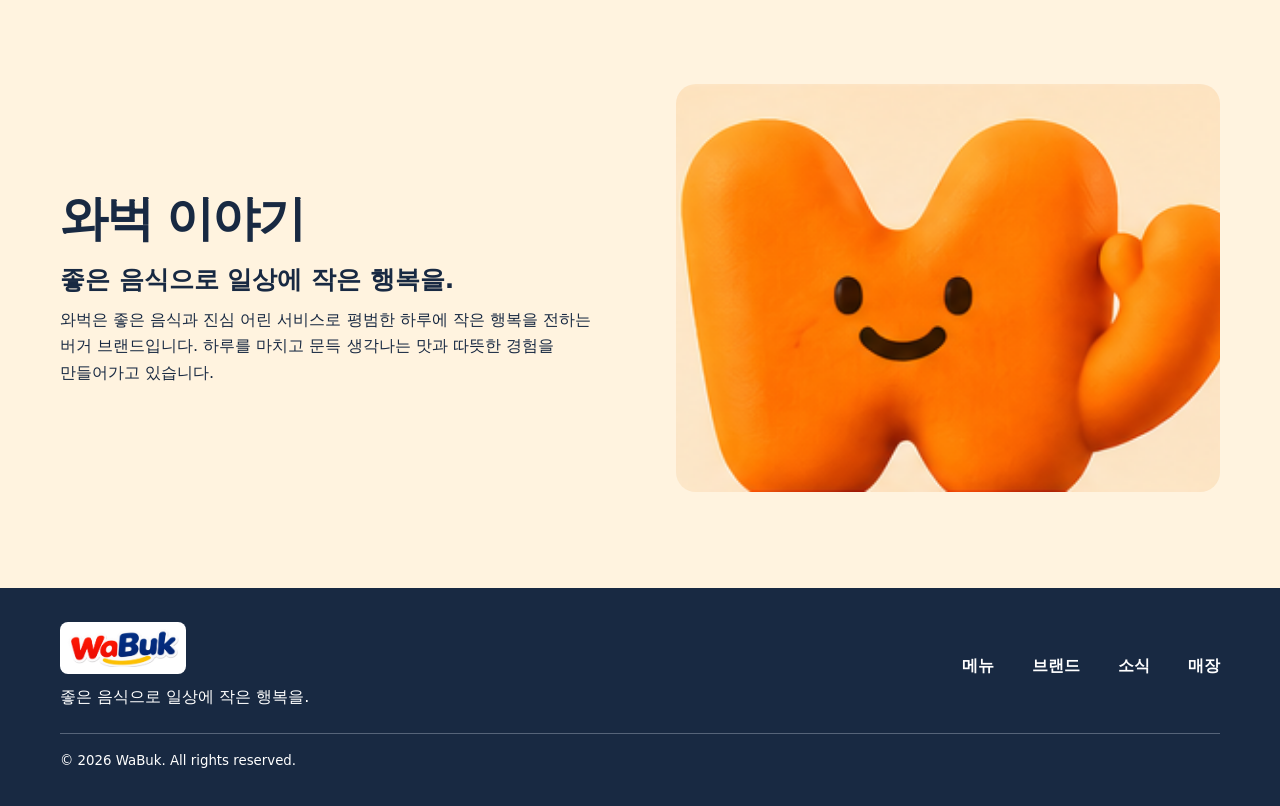
==== commit 7716d376: "Update index.html" ====
--- a/index.html
+++ b/index.html
@@ -20,7 +20,7 @@
       </button>
 
       <nav class="site-nav" id="main-nav" aria-label="주 메뉴">
-        <a href="#menu">메뉴</a>
+        <a href="#menu" data-page="menu.html">메뉴</a>
         <a href="#brand" data-page="brand.html">브랜드</a>
         <a href="#philosophy" data-page="philosophy.html">철학</a>
         <a href="#news" data-page="news.html">소식</a>
@@ -37,7 +37,7 @@
           <div class="hero-copy">
             <h1>베이컨잼 벅</h1>
             <p>달콤짭짤한 베이컨잼과 구운 양파를 올린 와벅 버거.</p>
-            <a class="button" href="#menu">메뉴 보기</a>
+            <a class="button" href="#menu" data-page="menu.html">메뉴 보기</a>
           </div>
           <img class="hero-image" src="wabuk-bacon-jam-burger.png" alt="베이컨잼 벅">
         </div>
@@ -48,7 +48,7 @@
           <div class="hero-copy">
             <h2>와벅 오픈 준비 중</h2>
             <p>좋은 음식으로 일상에 작은 행복을.</p>
-            <a class="button" href="#store">매장 소식 보기</a>
+            <a class="button" href="#store" data-page="store.html">매장 소식 보기</a>
           </div>
           <img class="hero-image" src="wabuk-store-sign.png" alt="와벅 매장 외관 이미지">
         </div>
@@ -89,6 +89,7 @@
               <p>바삭한 케이준 치킨에 아삭한 샐러드를 더한 버거.</p>
             </div>
           </article>
+          <a class="button desktop-menu-link" href="menu.html">전체 메뉴 보기</a>
         </div>
       </div>
     </section>
@@ -184,12 +185,12 @@
         <p>좋은 음식으로 일상에 작은 행복을.</p>
       </div>
 
-      <nav class="footer-nav" aria-label="하단 메뉴">
-        <a href="#menu">메뉴</a>
-        <a href="#brand">브랜드</a>
-        <a href="#news">소식</a>
-        <a href="#store">매장</a>
-      </nav>
+    <nav class="footer-nav" aria-label="하단 메뉴">
+  <a href="#menu" data-page="menu.html">메뉴</a>
+  <a href="#brand" data-page="brand.html">브랜드</a>
+  <a href="#news" data-page="news.html">소식</a>
+  <a href="#store" data-page="store.html">매장</a>
+</nav>
 
       <small>© 2026 WaBuk. All rights reserved.</small>
     </div>
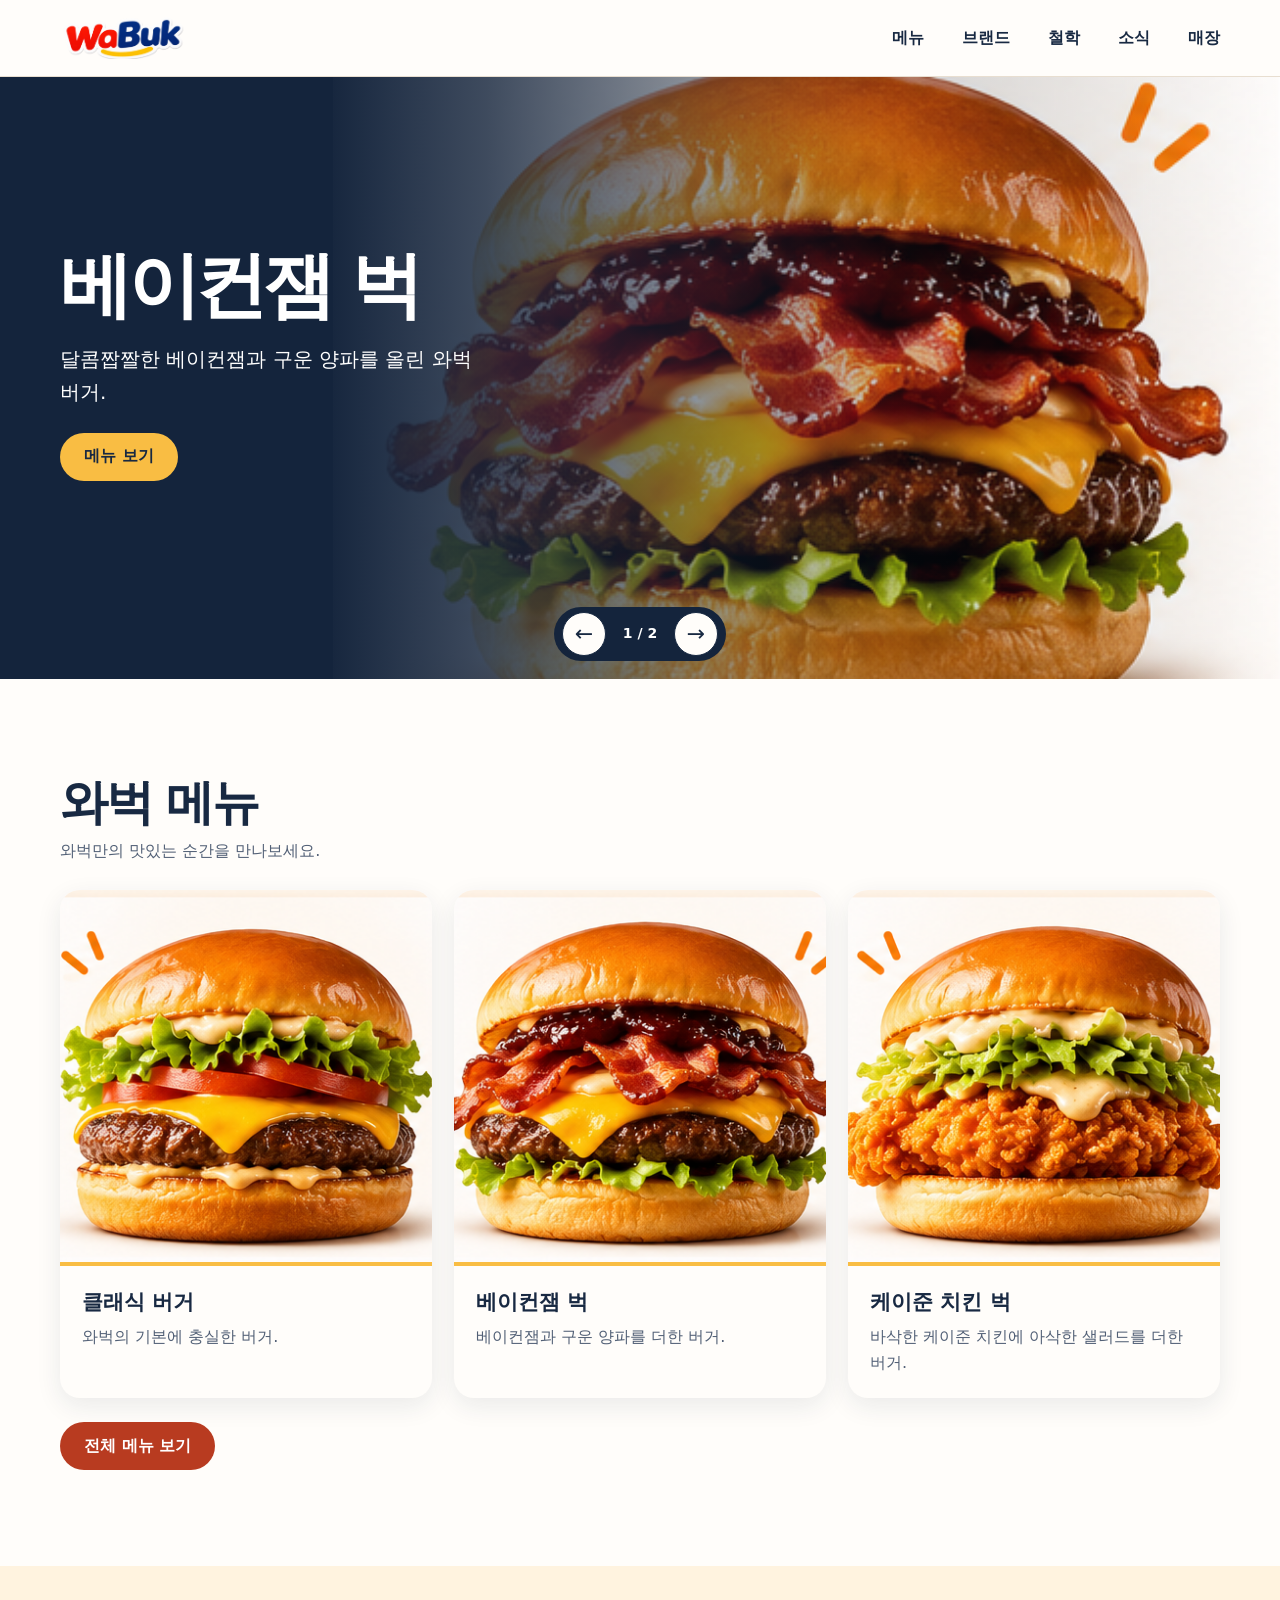
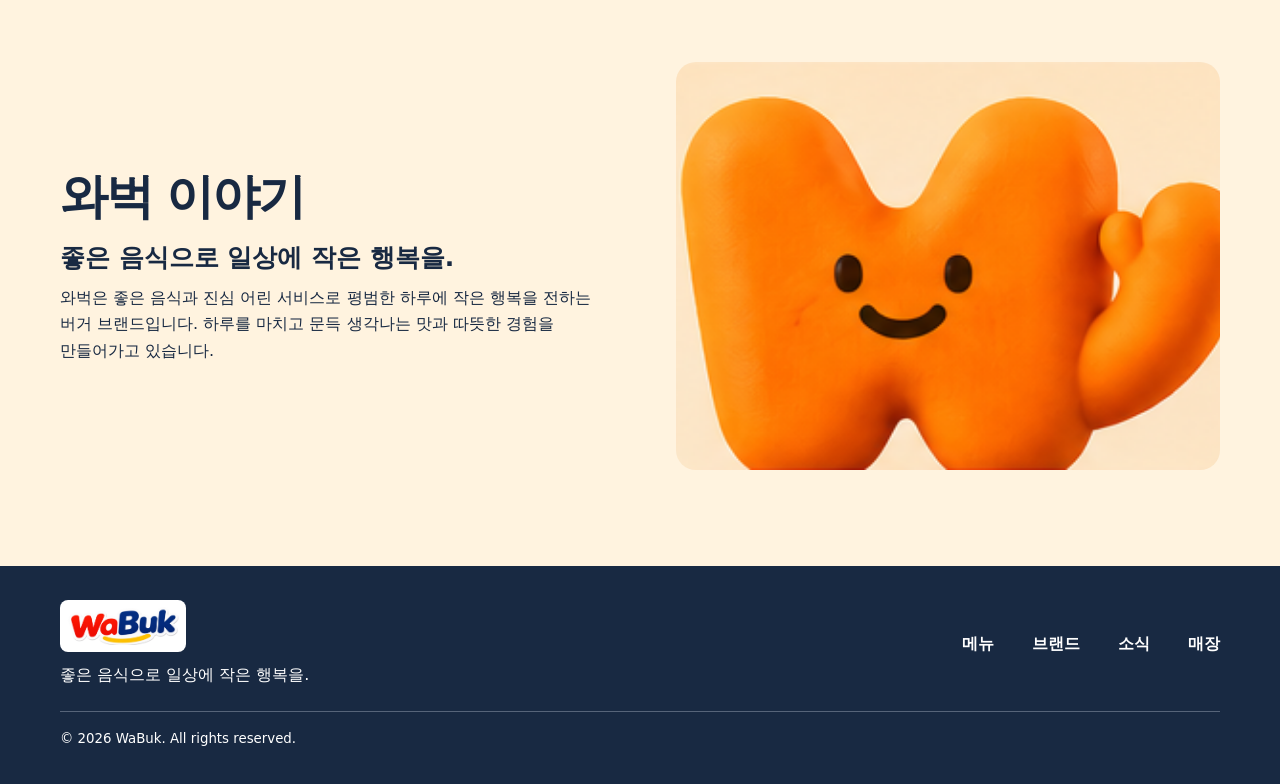
==== commit a7c26555: "Update index.html" ====
--- a/index.html
+++ b/index.html
@@ -6,6 +6,7 @@
   <meta name="description" content="좋은 음식으로 일상에 작은 행복을 전하는 버거 브랜드 WaBuk.">
   <title>WaBuk | 공식 홈페이지</title>
   <link rel="stylesheet" href="css/style.css">
+  <script src="script.js" defer></script>
 </head>
 <body>
   <header class="site-header">
@@ -30,7 +31,7 @@
   </header>
 
   <main id="home">
-    <!-- 메인 배너: 각 article 안에서 사진, 문구, 버튼을 바꿀 수 있습니다. -->
+    <!-- 메인 배너 -->
     <section class="hero" aria-label="메인 배너">
       <article class="hero-slide hero-slide--burger">
         <div class="container hero-inner">
@@ -39,7 +40,9 @@
             <p>달콤짭짤한 베이컨잼과 구운 양파를 올린 와벅 버거.</p>
             <a class="button" href="#menu" data-page="menu.html">메뉴 보기</a>
           </div>
-          <img class="hero-image" src="wabuk-bacon-jam-burger.png" alt="베이컨잼 벅">
+
+          <img class="hero-image" src="wabuk-bacon-jam-burger.png"
+               alt="베이컨잼 벅" fetchpriority="high">
         </div>
       </article>
 
@@ -50,7 +53,9 @@
             <p>좋은 음식으로 일상에 작은 행복을.</p>
             <a class="button" href="#store" data-page="store.html">매장 소식 보기</a>
           </div>
-          <img class="hero-image" src="wabuk-store-sign.png" alt="와벅 매장 외관 이미지">
+
+          <img class="hero-image" src="wabuk-store-sign.png"
+               alt="와벅 매장 외관 콘셉트 이미지">
         </div>
       </article>
 
@@ -61,10 +66,12 @@
       </div>
     </section>
 
-    <section class="section" id="menu">
+    <!-- 대표 메뉴 -->
+    <section class="section" id="menu" aria-labelledby="menu-title">
       <div class="container">
-        <h2 class="section-title">와벅 메뉴</h2>
-<p class="menu-intro">와벅만의 맛있는 순간을 만나보세요.</p>
+        <h2 class="section-title" id="menu-title">와벅 메뉴</h2>
+        <p class="menu-intro">와벅만의 맛있는 순간을 만나보세요.</p>
+
         <div class="card-grid">
           <article class="card">
             <img src="wabuk-classic-burger.png" alt="클래식 버거" loading="lazy">
@@ -89,15 +96,17 @@
               <p>바삭한 케이준 치킨에 아삭한 샐러드를 더한 버거.</p>
             </div>
           </article>
-          <a class="button desktop-menu-link" href="menu.html">전체 메뉴 보기</a>
-        </div>
-      </div>
-    </section>
-
-    <section class="section section--cream" id="brand">
+        </div>
+
+        <a class="button desktop-menu-link" href="menu.html">전체 메뉴 보기</a>
+      </div>
+    </section>
+
+    <!-- 브랜드 소개 -->
+    <section class="section section--cream" id="brand" aria-labelledby="brand-title">
       <div class="container split">
         <div>
-          <h2 class="section-title">와벅 이야기</h2>
+          <h2 class="section-title" id="brand-title">와벅 이야기</h2>
           <p class="lead">좋은 음식으로 일상에 작은 행복을.</p>
           <p>
             와벅은 좋은 음식과 진심 어린 서비스로 평범한 하루에 작은 행복을 전하는
@@ -105,14 +114,16 @@
             만들어가고 있습니다.
           </p>
         </div>
-        <img class="split-image" src="wabuk-brand-story.png" alt="와벅 브랜드 이미지"
-             loading="lazy">
-      </div>
-    </section>
-
-    <section class="section" id="philosophy">
+
+        <img class="split-image" src="wabuk-brand-story.png"
+             alt="와벅 브랜드 이미지" loading="lazy">
+      </div>
+    </section>
+
+    <!-- 모바일 홈에서도 볼 수 있는 철학·소식·매장 -->
+    <section class="section" id="philosophy" aria-labelledby="philosophy-title">
       <div class="container">
-        <h2 class="section-title">와벅이 지키는 기준</h2>
+        <h2 class="section-title" id="philosophy-title">와벅이 지키는 기준</h2>
 
         <div class="card-grid">
           <article class="value">
@@ -133,13 +144,13 @@
       </div>
     </section>
 
-    <section class="section section--cream" id="news">
+    <section class="section section--cream" id="news" aria-labelledby="news-title">
       <div class="container">
-        <h2 class="section-title">와벅 소식</h2>
+        <h2 class="section-title" id="news-title">와벅 소식</h2>
 
         <div class="card-grid">
           <article class="card">
-            <img src="wabuk-store-sign.png" alt="와벅 간판과 매장 외관" loading="lazy">
+            <img src="wabuk-store-sign.png" alt="와벅 간판과 매장 외관 콘셉트" loading="lazy">
             <div class="card-body">
               <h3>와벅의 시작</h3>
               <p>와벅의 첫 번째 매장을 준비하고 있습니다.</p>
@@ -165,13 +176,14 @@
       </div>
     </section>
 
-    <section class="section" id="store">
+    <section class="section" id="store" aria-labelledby="store-title">
       <div class="container split">
         <div>
-          <h2 class="section-title">매장 안내</h2>
+          <h2 class="section-title" id="store-title">매장 안내</h2>
           <p class="lead">와벅의 첫 매장을 준비하고 있습니다.</p>
           <p>매장 위치와 오픈 일정은 확정되는 대로 안내하겠습니다.</p>
         </div>
+
         <img class="split-image" src="wabuk-store-sign.png"
              alt="와벅 매장 외관 콘셉트 이미지" loading="lazy">
       </div>
@@ -185,17 +197,15 @@
         <p>좋은 음식으로 일상에 작은 행복을.</p>
       </div>
 
-    <nav class="footer-nav" aria-label="하단 메뉴">
-  <a href="#menu" data-page="menu.html">메뉴</a>
-  <a href="#brand" data-page="brand.html">브랜드</a>
-  <a href="#news" data-page="news.html">소식</a>
-  <a href="#store" data-page="store.html">매장</a>
-</nav>
+      <nav class="footer-nav" aria-label="하단 메뉴">
+        <a href="#menu" data-page="menu.html">메뉴</a>
+        <a href="#brand" data-page="brand.html">브랜드</a>
+        <a href="#news" data-page="news.html">소식</a>
+        <a href="#store" data-page="store.html">매장</a>
+      </nav>
 
       <small>© 2026 WaBuk. All rights reserved.</small>
     </div>
   </footer>
-
- <script src="script.js"></script>
 </body>
 </html>
--- a/css/style.css
+++ b/css/style.css
@@ -1,7 +1,11 @@
 :root {
   --navy: #182942;
+  --hero-navy: #14243c;
   --cream: #fff3df;
   --paper: #fffdfa;
+  --blue-tint: #e9eff7;
+  --yellow: #f9bd43;
+  --yellow-hover: #ffcf69;
   --orange: #b83b20;
   --orange-hover: #9f2f18;
   --muted: #526076;
@@ -10,6 +14,7 @@
   --radius: 20px;
 }
 
+/* 기본 설정 */
 * {
   box-sizing: border-box;
 }
@@ -35,12 +40,6 @@
 h3,
 p {
   margin: 0;
-}
-
-h1,
-h2,
-h3,
-p {
   word-break: keep-all;
   overflow-wrap: anywhere;
 }
@@ -71,7 +70,7 @@
   margin-inline: auto;
 }
 
-/* 상단 메뉴 */
+/* 공통 헤더 */
 .site-header {
   position: sticky;
   top: 0;
@@ -108,35 +107,102 @@
   padding-block: 10px;
 }
 
-.site-nav a:hover {
+.site-nav a:hover,
+.site-nav [aria-current="page"] {
   color: var(--orange);
+}
+
+.site-nav [aria-current="page"] {
+  text-decoration: underline;
+  text-underline-offset: 6px;
 }
 
 .nav-toggle {
   display: none;
 }
 
-/* 메인 배너 */
+/* 공통 버튼 */
+.button {
+  display: inline-flex;
+  align-items: center;
+  justify-content: center;
+  min-height: 48px;
+  margin-top: 24px;
+  padding: 10px 24px;
+  border-radius: 999px;
+  background: var(--orange);
+  color: #fff;
+  font-weight: 750;
+}
+
+.button:hover {
+  background: var(--orange-hover);
+}
+
+.button:focus-visible {
+  outline-color: var(--navy);
+}
+
+/* 홈 메인 배너 */
 .hero {
   position: relative;
   touch-action: pan-y pinch-zoom;
 }
 
-.hero-slide--burger {
-  background: var(--cream);
-}
-
-.hero-slide--store {
-  background: #e9eff7;
+.hero-slide {
+  position: relative;
+  isolation: isolate;
+  overflow: hidden;
+  background: var(--hero-navy);
+  color: #fff;
 }
 
 .hero-inner {
-  min-height: 510px;
-  display: grid;
-  grid-template-columns: minmax(0, 1fr) minmax(0, 1.2fr);
-  align-items: center;
-  gap: clamp(24px, 6vw, 76px);
-  padding-block: 44px 88px;
+  min-height: clamp(490px, 47vw, 680px);
+  display: flex;
+  align-items: center;
+  padding-block: 72px 100px;
+}
+
+.hero-image {
+  position: absolute;
+  inset: 0 0 0 auto;
+  z-index: -2;
+  width: 74%;
+  height: 100%;
+  object-fit: cover;
+  object-position: center;
+}
+
+.hero-slide::after {
+  content: "";
+  position: absolute;
+  inset: 0;
+  z-index: -1;
+  background: linear-gradient(
+    90deg,
+    #14243c 25%,
+    rgb(20 36 60 / 82%) 38%,
+    rgb(20 36 60 / 18%) 70%,
+    transparent 100%
+  );
+}
+
+.hero-slide--store .hero-image {
+  width: 100%;
+}
+
+.hero-slide--store::after {
+  background: linear-gradient(
+    90deg,
+    rgb(14 25 43 / 94%) 0%,
+    rgb(14 25 43 / 82%) 32%,
+    rgb(14 25 43 / 20%) 74%
+  );
+}
+
+.hero-copy {
+  max-width: 460px;
 }
 
 .hero-copy h1,
@@ -152,32 +218,18 @@
   font-size: clamp(16px, 2vw, 20px);
 }
 
-.hero-image {
-  width: 100%;
-  height: clamp(275px, 34vw, 380px);
-  object-fit: cover;
-  border-radius: 28px;
-}
-
-.button {
-  display: inline-flex;
-  align-items: center;
-  justify-content: center;
-  min-height: 48px;
-  margin-top: 24px;
-  padding: 10px 24px;
-  border-radius: 999px;
-  background: var(--orange);
-  color: white;
-  font-weight: 750;
-}
-
-.button:hover {
-  background: var(--orange-hover);
-}
-
-.button:focus-visible {
-  outline-color: var(--navy);
+.hero-copy .button {
+  background: var(--yellow);
+  color: var(--navy);
+}
+
+.hero-copy .button:hover {
+  background: var(--yellow-hover);
+}
+
+.hero-copy .button:focus-visible,
+.hero-controls button:focus-visible {
+  outline-color: #fff;
 }
 
 .hero-controls {
@@ -188,6 +240,10 @@
   display: flex;
   align-items: center;
   gap: 12px;
+  padding: 5px 8px;
+  border-radius: 999px;
+  background: var(--hero-navy);
+  color: #fff;
 }
 
 .hero-controls button {
@@ -199,17 +255,15 @@
   border: 1px solid var(--navy);
   border-radius: 50%;
   background: var(--paper);
+  color: var(--navy);
   font-size: 22px;
   line-height: 1;
 }
 
 .hero-controls button:hover {
-  color: white;
+  border-color: var(--paper);
   background: var(--navy);
-}
-
-.hero-controls button:focus-visible {
-  outline-color: var(--navy);
+  color: #fff;
 }
 
 .hero-count {
@@ -220,7 +274,7 @@
   white-space: nowrap;
 }
 
-/* 메뉴, 브랜드, 소식, 매장 */
+/* 홈 본문 */
 .section {
   padding-block: clamp(52px, 8vw, 96px);
 }
@@ -302,11 +356,48 @@
   border-radius: var(--radius);
 }
 
-/* 푸터 */
+#home > #menu .section-title {
+  margin-bottom: 8px;
+}
+
+#home .menu-intro {
+  margin-bottom: 26px;
+  color: var(--muted);
+}
+
+#home > #menu .card {
+  border: 0;
+  box-shadow: 0 8px 26px rgb(24 41 66 / 9%);
+}
+
+#home > #menu .card img {
+  aspect-ratio: 1 / 1;
+}
+
+#home > #menu .card-body {
+  border-top: 4px solid var(--yellow);
+}
+
+#home > #news {
+  background: var(--blue-tint);
+}
+
+#home > #news .card img {
+  aspect-ratio: 16 / 10;
+}
+
+#home > #store .split {
+  padding: clamp(22px, 4vw, 48px);
+  border-radius: 28px;
+  background: var(--navy);
+  color: #fff;
+}
+
+/* 공통 푸터 */
 .site-footer {
   padding-block: 34px;
   background: var(--navy);
-  color: white;
+  color: #fff;
 }
 
 .footer-inner {
@@ -320,7 +411,7 @@
   margin-bottom: 10px;
   padding: 5px;
   border-radius: 8px;
-  background: white;
+  background: #fff;
 }
 
 .footer-inner small {
@@ -331,6 +422,15 @@
 
 .footer-nav a:hover {
   text-decoration: underline;
+}
+
+/* PC 홈에서 개별 페이지와 겹치는 본문 숨김 */
+@media (min-width: 721px) {
+  .has-desktop-pages #home > #philosophy,
+  .has-desktop-pages #home > #news,
+  .has-desktop-pages #home > #store {
+    display: none;
+  }
 }
 
 /* 모바일 */
@@ -376,158 +476,14 @@
   }
 
   .hero-inner {
-    min-height: 0;
-    grid-template-columns: 1fr;
-    gap: 20px;
-    padding-block: 20px 82px;
-    text-align: center;
-  }
-
-  .hero-image {
-    grid-row: 1;
-    height: clamp(180px, 54vw, 300px);
-    border-radius: var(--radius);
-  }
-
-  .hero-copy p {
-    margin-top: 12px;
-  }
-
-  .button {
-    margin-top: 16px;
-  }
-
-  .card-grid,
-  .split,
-  .footer-inner {
-    grid-template-columns: 1fr;
-  }
-
-  .card-grid {
-    gap: 16px;
-  }
-
-  .footer-nav {
-    gap: 10px 22px;
-  }
-}
-/* 메인 배너를 큰 광고 이미지처럼 표시 */
-.hero-slide {
-  position: relative;
-  isolation: isolate;
-  overflow: hidden;
-  color: #fff;
-}
-
-.hero-slide .hero-inner {
-  min-height: clamp(490px, 47vw, 680px);
-  display: flex;
-  align-items: center;
-  padding-block: 72px 100px;
-}
-
-.hero-slide .hero-image {
-  position: absolute;
-  inset: 0 0 0 auto;
-  z-index: -2;
-  width: 74%;
-  height: 100%;
-  border-radius: 0;
-  object-fit: cover;
-  object-position: center;
-}
-
-.hero-slide::after {
-  content: "";
-  position: absolute;
-  inset: 0;
-  z-index: -1;
-  background: linear-gradient(
-    90deg,
-    #14243c 0%,
-    #14243c 25%,
-    rgb(20 36 60 / 82%) 38%,
-    rgb(20 36 60 / 18%) 70%,
-    transparent 100%
-  );
-}
-
-.hero-slide--store .hero-image {
-  width: 100%;
-}
-
-.hero-slide--store::after {
-  background: linear-gradient(
-    90deg,
-    rgb(14 25 43 / 94%) 0%,
-    rgb(14 25 43 / 82%) 32%,
-    rgb(14 25 43 / 20%) 74%
-  );
-}
-
-.hero-copy {
-  max-width: 460px;
-}
-
-.hero-copy .button {
-  background: #f9bd43;
-  color: #182942;
-}
-
-.hero-copy .button:hover {
-  background: #ffcf69;
-}
-
-.hero-copy .button:focus-visible,
-.hero-controls button:focus-visible {
-  outline-color: #fff;
-}
-
-.hero-controls {
-  padding: 5px 8px;
-  border-radius: 999px;
-  background: #14243c;
-  color: #fff;
-}
-
-/* 메뉴는 버거 사진을 크게, 소식은 가로형 사진으로 */
-#menu .card {
-  border: 0;
-  box-shadow: 0 8px 26px rgb(24 41 66 / 9%);
-}
-
-#menu .card img {
-  aspect-ratio: 1 / 1;
-}
-
-#menu .card-body {
-  border-top: 4px solid #f9bd43;
-}
-
-#news {
-  background: #e9eff7;
-}
-
-#news .card img {
-  aspect-ratio: 16 / 10;
-}
-
-#store .split {
-  padding: clamp(22px, 4vw, 48px);
-  border-radius: 28px;
-  background: #182942;
-  color: #fff;
-}
-
-@media (max-width: 720px) {
-  .hero-slide .hero-inner {
     min-height: 520px;
     align-items: flex-end;
     justify-content: center;
     padding-block: 210px 90px;
-  }
-
-  .hero-slide .hero-image {
+    text-align: center;
+  }
+
+  .hero-image {
     inset: 0;
     width: 100%;
     height: 72%;
@@ -543,57 +499,33 @@
     );
   }
 
-  #menu .card img {
+  .hero-copy p {
+    margin-top: 12px;
+  }
+
+  .button {
+    margin-top: 16px;
+  }
+
+  .card-grid,
+  .split,
+  .footer-inner {
+    grid-template-columns: minmax(0, 1fr);
+  }
+
+  .card-grid {
+    gap: 16px;
+  }
+
+  #home > #menu .card img {
     aspect-ratio: 4 / 3;
   }
-}
-
-#menu .section-title {
-  margin-bottom: 8px;
-}
-
-.menu-intro {
-  margin-bottom: 26px;
-  color: var(--muted);
-}
-/* PC 홈에서는 철학, 소식, 매장을 각 페이지에서 보여줍니다. */
-@media (min-width: 721px) {
-  .has-desktop-pages #home > #philosophy,
-  .has-desktop-pages #home > #news,
-  .has-desktop-pages #home > #store {
+
+  .footer-nav {
+    gap: 10px 22px;
+  }
+
+  .desktop-menu-link {
     display: none;
   }
 }
-
-/* 개별 페이지 공통 제목 */
-.page-heading {
-  padding-block: clamp(44px, 7vw, 85px);
-  background: var(--cream);
-}
-
-.page-heading h1 {
-  margin-bottom: 12px;
-  font-size: clamp(38px, 6vw, 68px);
-  line-height: 1.1;
-  letter-spacing: -0.055em;
-}
-
-.page-heading p {
-  color: var(--muted);
-  font-size: 18px;
-}
-
-.site-nav [aria-current="page"] {
-  color: var(--orange);
-  text-decoration: underline;
-  text-underline-offset: 6px;
-}
-.store-preview {
-  margin: 0;
-}
-
-.store-preview figcaption {
-  margin-top: 8px;
-  color: var(--muted);
-  font-size: 14px;
-}
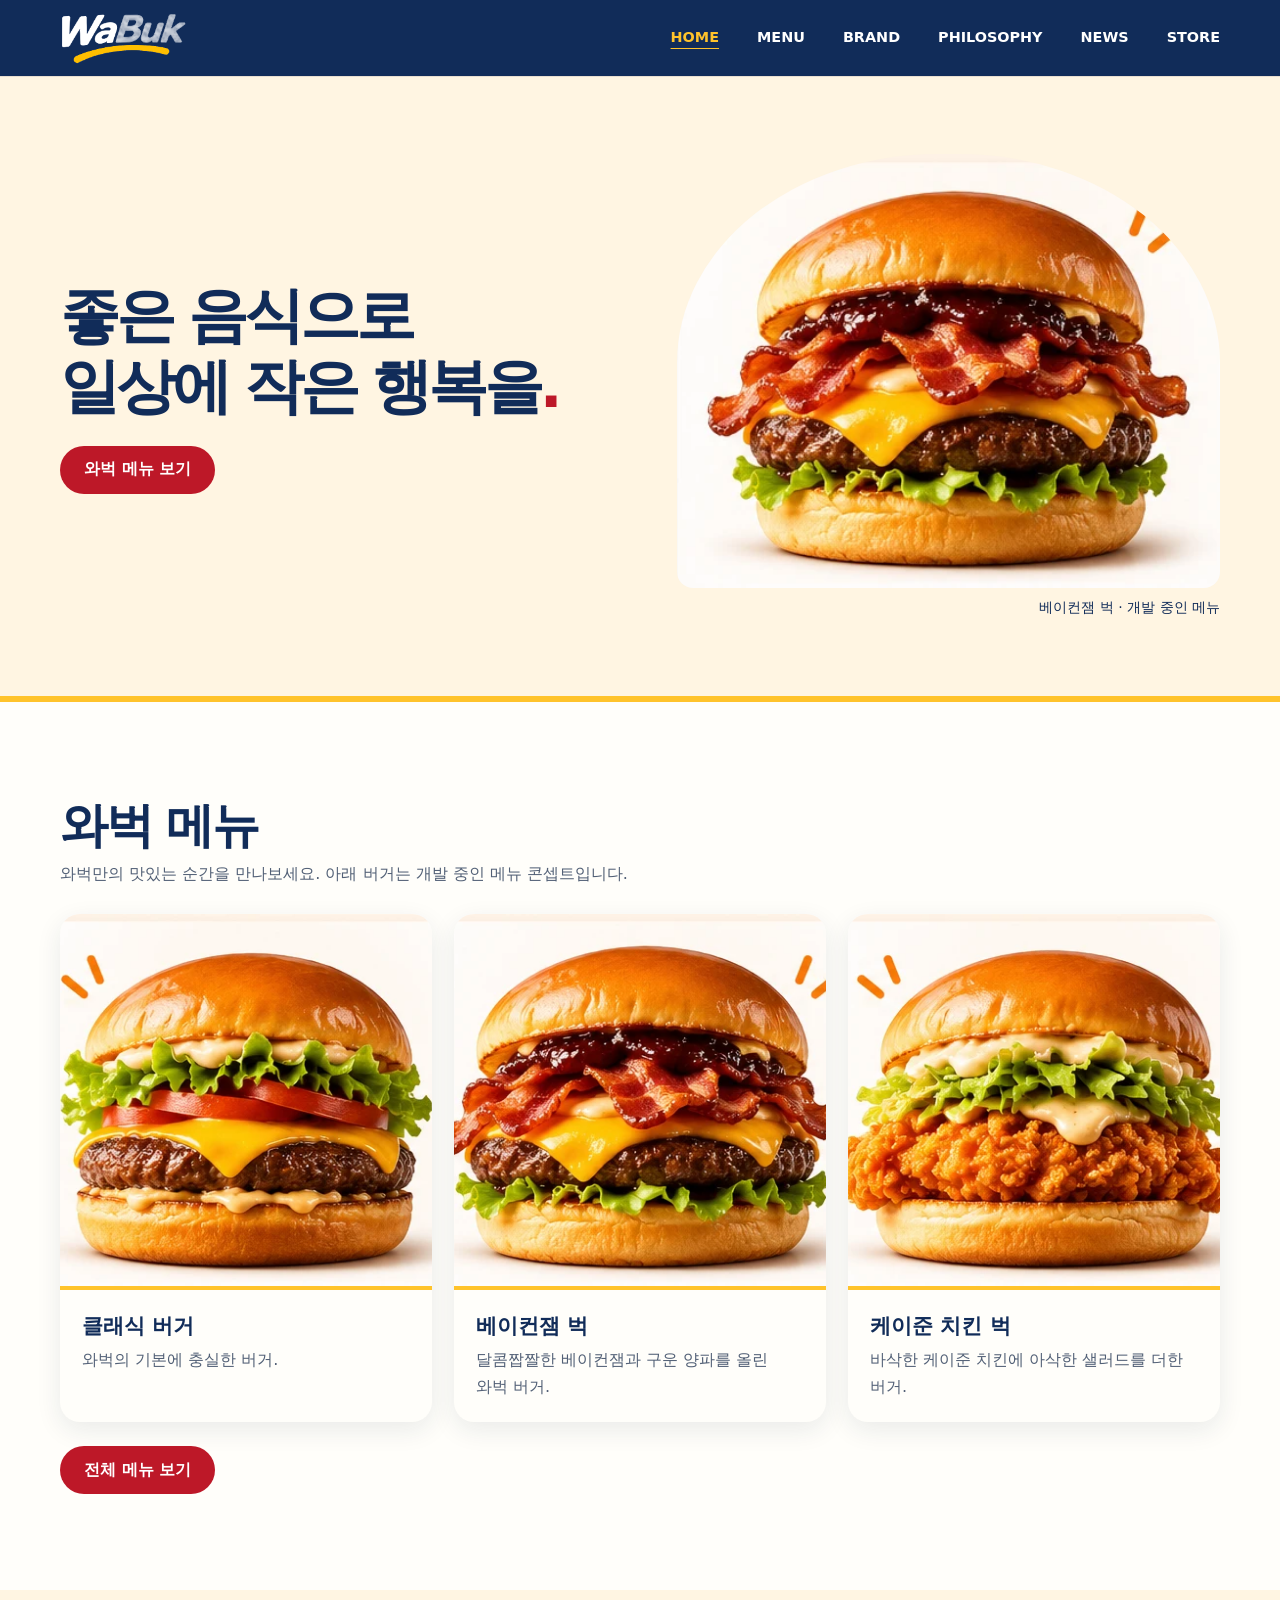
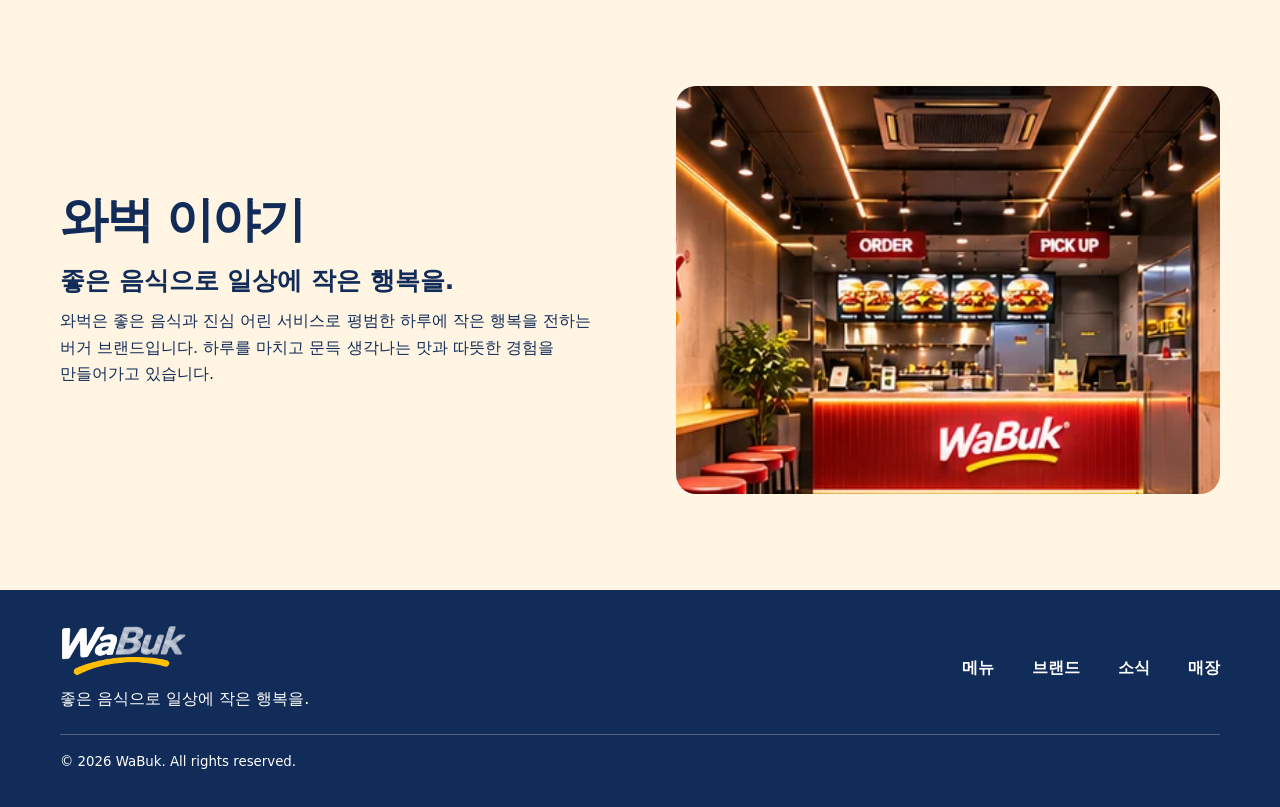
==== commit 9c9d54cb: "Publish renewed WaBuk pages and navigation" ====
--- a/index.html
+++ b/index.html
@@ -5,6 +5,7 @@
   <meta name="viewport" content="width=device-width, initial-scale=1">
   <meta name="description" content="좋은 음식으로 일상에 작은 행복을 전하는 버거 브랜드 WaBuk.">
   <title>WaBuk | 공식 홈페이지</title>
+  <link rel="icon" href="assets/w-symbol.png">
   <link rel="stylesheet" href="css/style.css">
   <script src="script.js" defer></script>
 </head>
@@ -12,7 +13,7 @@
   <header class="site-header">
     <div class="container header-inner">
       <a class="logo" href="#home" aria-label="WaBuk 홈">
-        <img src="wabuk-logo.png" alt="WaBuk">
+        <img src="assets/wordmark.png" alt="WaBuk">
       </a>
 
       <button class="nav-toggle" type="button" aria-expanded="false"
@@ -21,48 +22,28 @@
       </button>
 
       <nav class="site-nav" id="main-nav" aria-label="주 메뉴">
-        <a href="#menu" data-page="menu.html">메뉴</a>
-        <a href="#brand" data-page="brand.html">브랜드</a>
-        <a href="#philosophy" data-page="philosophy.html">철학</a>
-        <a href="#news" data-page="news.html">소식</a>
-        <a href="#store" data-page="store.html">매장</a>
+        <a href="#home" data-page="index.html" aria-current="page">HOME</a>
+        <a href="#menu" data-page="menu.html">MENU</a>
+        <a href="#brand" data-page="brand.html">BRAND</a>
+        <a href="#philosophy" data-page="philosophy.html">PHILOSOPHY</a>
+        <a href="#news" data-page="news.html">NEWS</a>
+        <a href="#store" data-page="store.html">STORE</a>
       </nav>
     </div>
   </header>
 
   <main id="home">
     <!-- 메인 배너 -->
-    <section class="hero" aria-label="메인 배너">
-      <article class="hero-slide hero-slide--burger">
-        <div class="container hero-inner">
-          <div class="hero-copy">
-            <h1>베이컨잼 벅</h1>
-            <p>달콤짭짤한 베이컨잼과 구운 양파를 올린 와벅 버거.</p>
-            <a class="button" href="#menu" data-page="menu.html">메뉴 보기</a>
-          </div>
-
-          <img class="hero-image" src="wabuk-bacon-jam-burger.png"
-               alt="베이컨잼 벅" fetchpriority="high">
+    <section class="hero" aria-labelledby="hero-title">
+      <div class="container hero-layout">
+        <div class="hero-message">
+          <h1 id="hero-title">좋은 음식으로<br>일상에 작은 행복을<span>.</span></h1>
+          <a class="button" href="#menu" data-page="menu.html">와벅 메뉴 보기</a>
         </div>
-      </article>
-
-      <article class="hero-slide hero-slide--store" hidden>
-        <div class="container hero-inner">
-          <div class="hero-copy">
-            <h2>와벅 오픈 준비 중</h2>
-            <p>좋은 음식으로 일상에 작은 행복을.</p>
-            <a class="button" href="#store" data-page="store.html">매장 소식 보기</a>
-          </div>
-
-          <img class="hero-image" src="wabuk-store-sign.png"
-               alt="와벅 매장 외관 콘셉트 이미지">
-        </div>
-      </article>
-
-      <div class="hero-controls" hidden>
-        <button type="button" data-direction="-1" aria-label="이전 배너">←</button>
-        <span class="hero-count" aria-live="polite">1 / 2</span>
-        <button type="button" data-direction="1" aria-label="다음 배너">→</button>
+        <figure class="hero-product">
+          <img src="assets/bacon-jam-burger.webp" width="475" height="380" alt="구운 양파와 베이컨잼을 올린 버거 콘셉트" fetchpriority="high">
+          <figcaption>베이컨잼 벅 · 개발 중인 메뉴</figcaption>
+        </figure>
       </div>
     </section>
 
@@ -70,11 +51,11 @@
     <section class="section" id="menu" aria-labelledby="menu-title">
       <div class="container">
         <h2 class="section-title" id="menu-title">와벅 메뉴</h2>
-        <p class="menu-intro">와벅만의 맛있는 순간을 만나보세요.</p>
+        <p class="menu-intro">와벅만의 맛있는 순간을 만나보세요. 아래 버거는 개발 중인 메뉴 콘셉트입니다.</p>
 
         <div class="card-grid">
           <article class="card">
-            <img src="wabuk-classic-burger.png" alt="클래식 버거" loading="lazy">
+            <img src="assets/classic-burger.webp" alt="클래식 버거" loading="lazy">
             <div class="card-body">
               <h3>클래식 버거</h3>
               <p>와벅의 기본에 충실한 버거.</p>
@@ -82,15 +63,15 @@
           </article>
 
           <article class="card">
-            <img src="wabuk-bacon-jam-burger.png" alt="베이컨잼 벅" loading="lazy">
+            <img src="assets/bacon-jam-burger.webp" alt="베이컨잼 벅" loading="lazy">
             <div class="card-body">
               <h3>베이컨잼 벅</h3>
-              <p>베이컨잼과 구운 양파를 더한 버거.</p>
+              <p>달콤짭짤한 베이컨잼과 구운 양파를 올린 와벅 버거.</p>
             </div>
           </article>
 
           <article class="card">
-            <img src="wabuk-cajun-chicken-burger.png" alt="케이준 치킨 벅" loading="lazy">
+            <img src="assets/cajun-chicken-burger.webp" alt="케이준 치킨 벅" loading="lazy">
             <div class="card-body">
               <h3>케이준 치킨 벅</h3>
               <p>바삭한 케이준 치킨에 아삭한 샐러드를 더한 버거.</p>
@@ -115,8 +96,8 @@
           </p>
         </div>
 
-        <img class="split-image" src="wabuk-brand-story.png"
-             alt="와벅 브랜드 이미지" loading="lazy">
+        <img class="split-image" src="assets/counter.webp"
+             alt="와벅 카운터 콘셉트" loading="lazy">
       </div>
     </section>
 
@@ -150,7 +131,7 @@
 
         <div class="card-grid">
           <article class="card">
-            <img src="wabuk-store-sign.png" alt="와벅 간판과 매장 외관 콘셉트" loading="lazy">
+            <img src="assets/store.webp" alt="와벅 간판과 매장 외관 콘셉트" loading="lazy">
             <div class="card-body">
               <h3>와벅의 시작</h3>
               <p>와벅의 첫 번째 매장을 준비하고 있습니다.</p>
@@ -158,7 +139,7 @@
           </article>
 
           <article class="card">
-            <img src="wabuk-news-menu.png" alt="와벅 메뉴 이미지" loading="lazy">
+            <img src="assets/news-menu.webp" alt="와벅 메뉴 이미지" loading="lazy">
             <div class="card-body">
               <h3>메뉴 이야기</h3>
               <p>와벅만의 맛을 만들어가고 있습니다.</p>
@@ -166,7 +147,7 @@
           </article>
 
           <article class="card">
-            <img src="wabuk-brand-story.png" alt="와벅 브랜드 이미지" loading="lazy">
+            <img src="assets/brand-story.webp" alt="와벅 브랜드 이미지" loading="lazy">
             <div class="card-body">
               <h3>와벅이 추구하는 가치</h3>
               <p>맛있는 한 끼가 평범한 하루에 작은 기쁨이 되기를 바랍니다.</p>
@@ -181,10 +162,10 @@
         <div>
           <h2 class="section-title" id="store-title">매장 안내</h2>
           <p class="lead">와벅의 첫 매장을 준비하고 있습니다.</p>
-          <p>매장 위치와 오픈 일정은 확정되는 대로 안내하겠습니다.</p>
+          <p>매장 위치와 오픈 일정은 확정되는 대로 안내하겠습니다.</p><p class="caption">매장 외관 콘셉트 이미지</p>
         </div>
 
-        <img class="split-image" src="wabuk-store-sign.png"
+        <img class="split-image" src="assets/store.webp"
              alt="와벅 매장 외관 콘셉트 이미지" loading="lazy">
       </div>
     </section>
@@ -193,7 +174,7 @@
   <footer class="site-footer">
     <div class="container footer-inner">
       <div>
-        <img class="footer-logo" src="wabuk-logo.png" alt="WaBuk" loading="lazy">
+        <img class="footer-logo" src="assets/wordmark.png" alt="WaBuk" loading="lazy">
         <p>좋은 음식으로 일상에 작은 행복을.</p>
       </div>
 
--- a/css/style.css
+++ b/css/style.css
@@ -1,13 +1,13 @@
 :root {
-  --navy: #182942;
+  --navy: #112c59;
   --hero-navy: #14243c;
-  --cream: #fff3df;
-  --paper: #fffdfa;
+  --cream: #fff5e2;
+  --paper: #fffefa;
   --blue-tint: #e9eff7;
-  --yellow: #f9bd43;
+  --yellow: #ffc32b;
   --yellow-hover: #ffcf69;
-  --orange: #b83b20;
-  --orange-hover: #9f2f18;
+  --orange: #bd1828;
+  --orange-hover: #941424;
   --muted: #526076;
   --line: #e8ded0;
   --width: 1160px;
@@ -143,137 +143,19 @@
   outline-color: var(--navy);
 }
 
-/* 홈 메인 배너 */
-.hero {
-  position: relative;
-  touch-action: pan-y pinch-zoom;
-}
-
-.hero-slide {
-  position: relative;
-  isolation: isolate;
-  overflow: hidden;
-  background: var(--hero-navy);
-  color: #fff;
-}
-
-.hero-inner {
-  min-height: clamp(490px, 47vw, 680px);
-  display: flex;
-  align-items: center;
-  padding-block: 72px 100px;
-}
-
-.hero-image {
-  position: absolute;
-  inset: 0 0 0 auto;
-  z-index: -2;
-  width: 74%;
-  height: 100%;
-  object-fit: cover;
-  object-position: center;
-}
-
-.hero-slide::after {
-  content: "";
-  position: absolute;
-  inset: 0;
-  z-index: -1;
-  background: linear-gradient(
-    90deg,
-    #14243c 25%,
-    rgb(20 36 60 / 82%) 38%,
-    rgb(20 36 60 / 18%) 70%,
-    transparent 100%
-  );
-}
-
-.hero-slide--store .hero-image {
-  width: 100%;
-}
-
-.hero-slide--store::after {
-  background: linear-gradient(
-    90deg,
-    rgb(14 25 43 / 94%) 0%,
-    rgb(14 25 43 / 82%) 32%,
-    rgb(14 25 43 / 20%) 74%
-  );
-}
-
-.hero-copy {
-  max-width: 460px;
-}
-
-.hero-copy h1,
-.hero-copy h2 {
-  font-size: clamp(38px, 5.8vw, 72px);
-  font-weight: 850;
-  line-height: 1.08;
-  letter-spacing: -0.06em;
-}
-
-.hero-copy p {
-  margin-top: 18px;
-  font-size: clamp(16px, 2vw, 20px);
-}
-
-.hero-copy .button {
-  background: var(--yellow);
-  color: var(--navy);
-}
-
-.hero-copy .button:hover {
-  background: var(--yellow-hover);
-}
-
-.hero-copy .button:focus-visible,
-.hero-controls button:focus-visible {
-  outline-color: #fff;
-}
-
-.hero-controls {
-  position: absolute;
-  left: 50%;
-  bottom: 18px;
-  transform: translateX(-50%);
-  display: flex;
-  align-items: center;
-  gap: 12px;
-  padding: 5px 8px;
-  border-radius: 999px;
-  background: var(--hero-navy);
-  color: #fff;
-}
-
-.hero-controls button {
-  display: grid;
-  place-items: center;
-  width: 44px;
-  height: 44px;
-  padding: 0;
-  border: 1px solid var(--navy);
-  border-radius: 50%;
-  background: var(--paper);
-  color: var(--navy);
-  font-size: 22px;
-  line-height: 1;
-}
-
-.hero-controls button:hover {
-  border-color: var(--paper);
-  background: var(--navy);
-  color: #fff;
-}
-
-.hero-count {
-  min-width: 44px;
-  text-align: center;
-  font-size: 14px;
-  font-weight: 700;
-  white-space: nowrap;
-}
-
+/* Home */
+.hero { background: var(--cream); border-bottom: 6px solid var(--yellow); }
+.hero-layout { display: grid; grid-template-columns: 1.05fr 1fr; align-items: center; gap: 4%; padding-block: clamp(40px,6vw,88px); }
+.hero-message h1 { font-size: clamp(2.35rem,4.7vw,4.5rem); line-height: 1.18; letter-spacing: -.07em; }
+.hero-message h1 span { color: var(--orange); }
+.hero-product { margin: 0; text-align: right; }
+.hero-product img { width: 100%; height: auto; border-radius: 48% 48% 16px 16px; }
+.hero-product figcaption,.caption { margin-top: 8px; font-size: .875rem; }
+.page-label { font: 800 .9rem/2 system-ui,sans-serif; letter-spacing: .12em; }
+.site-header { background: var(--navy); color: white; }
+.site-nav { font-size: .9rem; }
+.site-nav a:hover,.site-nav [aria-current="page"] { color: var(--yellow); }
+.footer-logo { background: transparent; }
 /* 홈 본문 */
 .section {
   padding-block: clamp(52px, 8vw, 96px);
@@ -409,9 +291,7 @@
 
 .footer-logo {
   margin-bottom: 10px;
-  padding: 5px;
-  border-radius: 8px;
-  background: #fff;
+  padding: 0;
 }
 
 .footer-inner small {
@@ -461,7 +341,7 @@
     padding-inline: 14px;
     border: 1px solid var(--line);
     border-radius: 8px;
-    background: var(--paper);
+    background: transparent;
     font-weight: 700;
   }
 
@@ -475,34 +355,10 @@
     display: none;
   }
 
-  .hero-inner {
-    min-height: 520px;
-    align-items: flex-end;
-    justify-content: center;
-    padding-block: 210px 90px;
-    text-align: center;
-  }
-
-  .hero-image {
-    inset: 0;
-    width: 100%;
-    height: 72%;
-  }
-
-  .hero-slide::after,
-  .hero-slide--store::after {
-    background: linear-gradient(
-      180deg,
-      transparent 18%,
-      rgb(20 36 60 / 68%) 49%,
-      #14243c 72%
-    );
-  }
-
-  .hero-copy p {
-    margin-top: 12px;
-  }
-
+  .hero-layout { grid-template-columns: 1fr; gap: 24px; padding-block: 32px 20px; }
+  .hero-product { width: min(100%,420px); justify-self: center; }
+  .hero-product img { max-height: 34vh; object-fit: contain; border-radius: 16px; }
+  .hero-message h1 { font-size: clamp(2.1rem,8vw,3.25rem); }
   .button {
     margin-top: 16px;
   }
